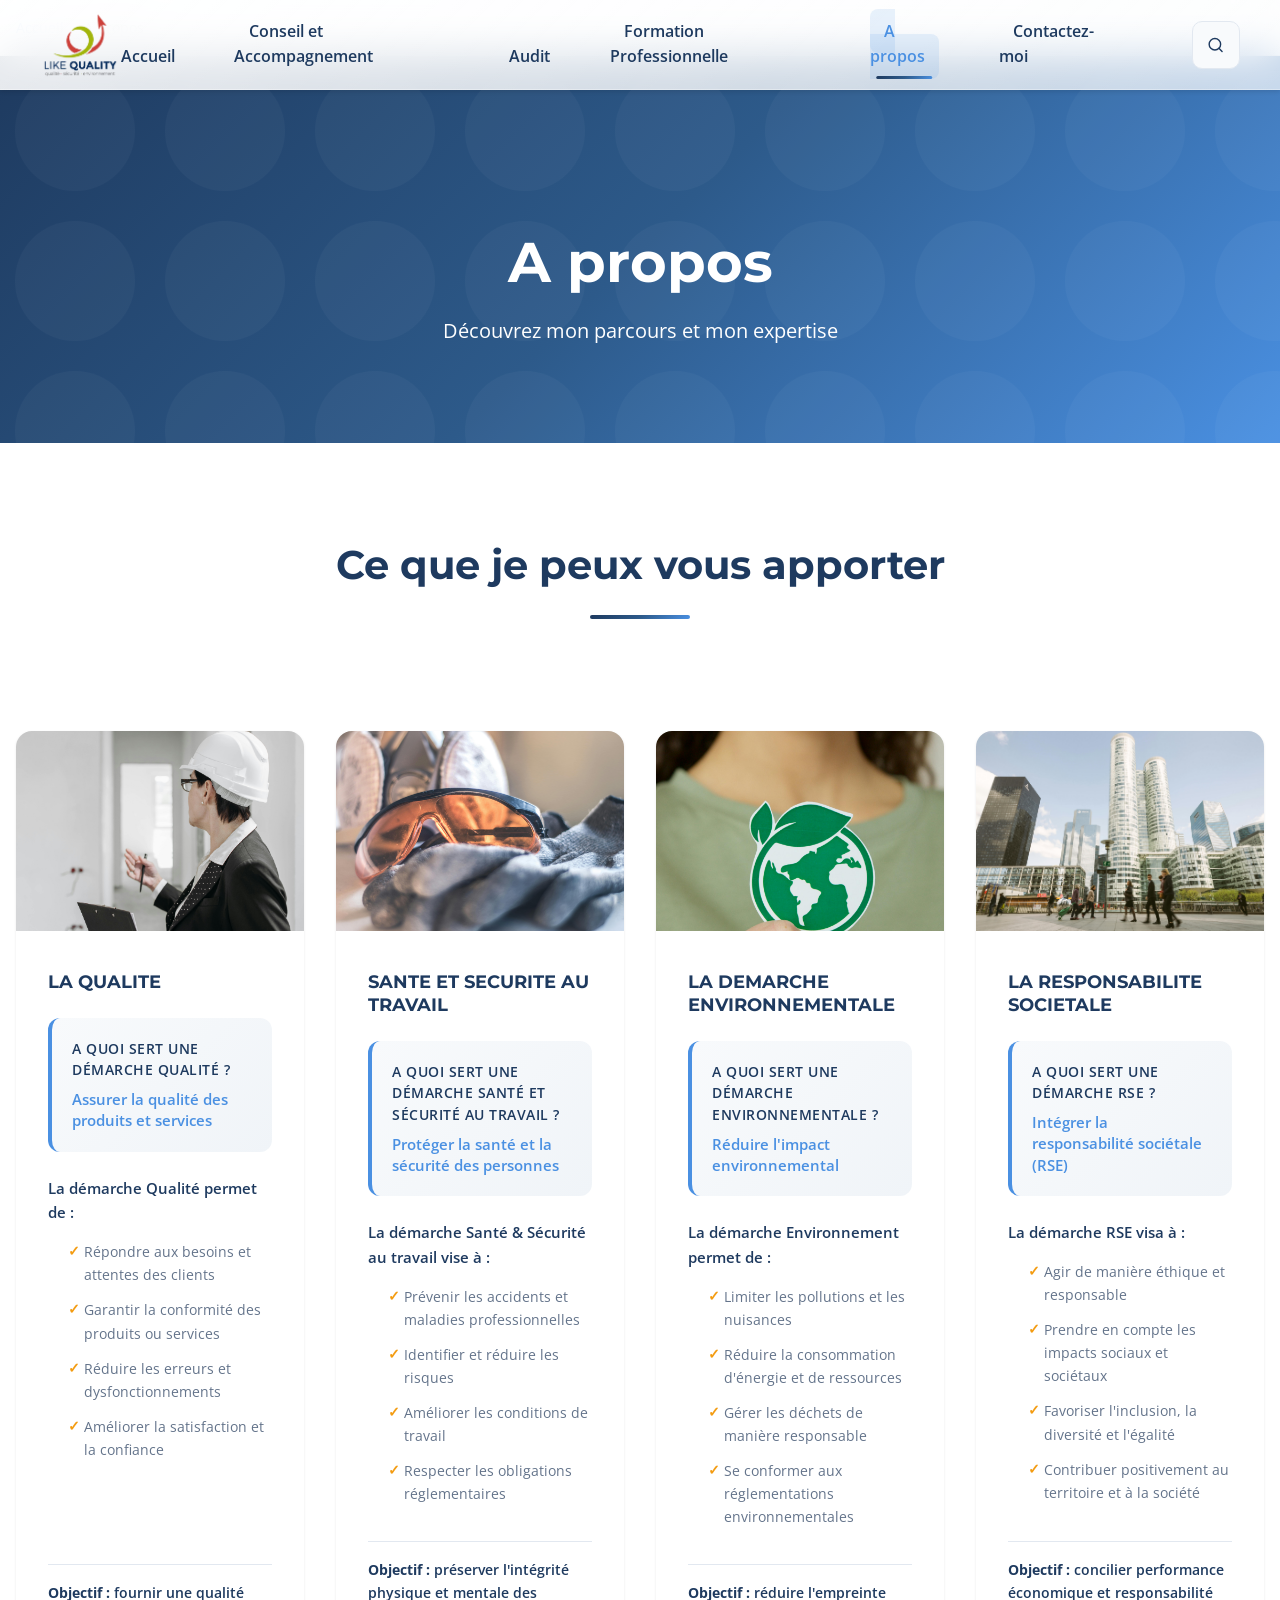
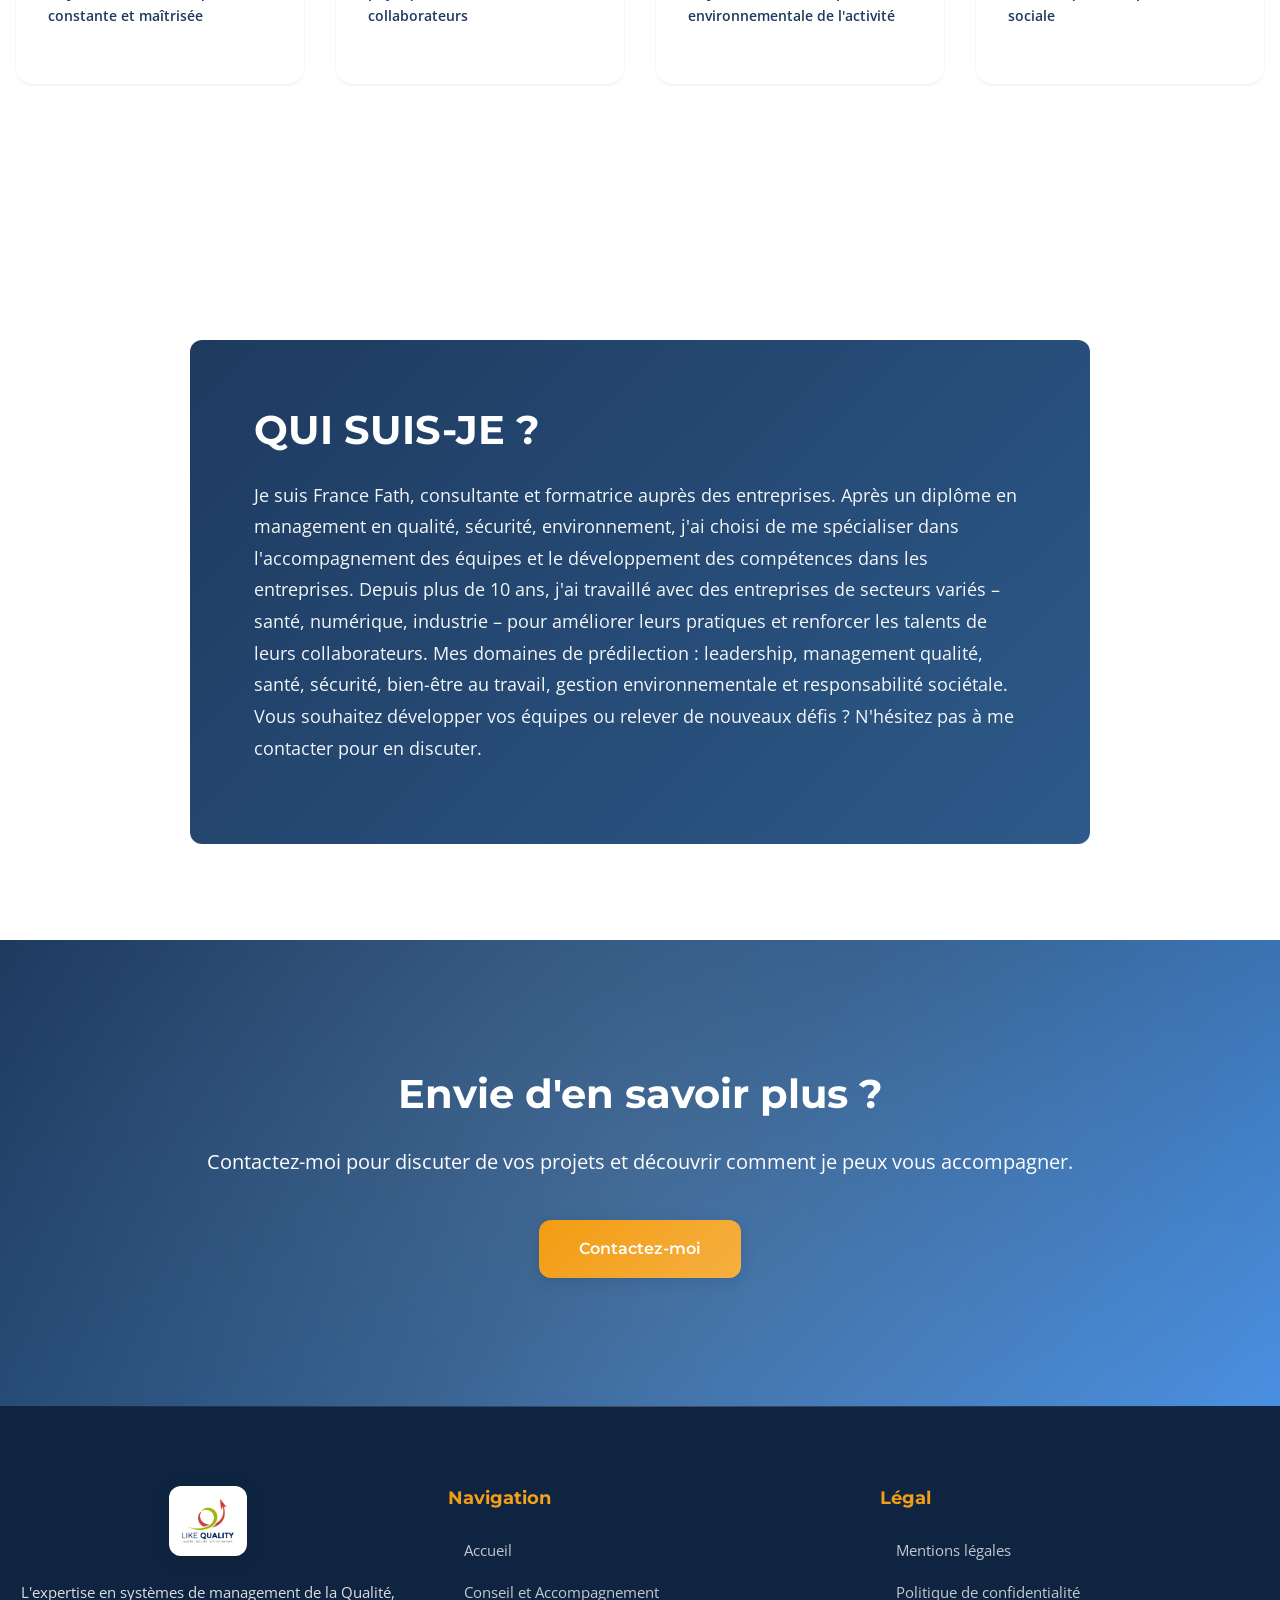
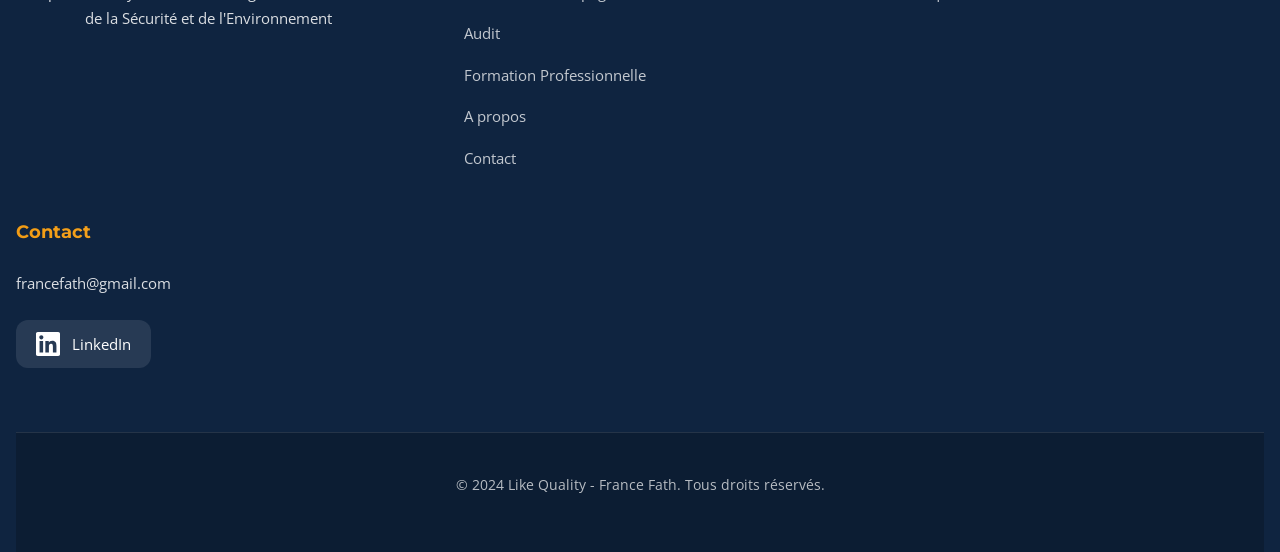
==== a-propos.html @ 84eef194 "Optimisation SEO interne maximale" ====
<!DOCTYPE html>
<html lang="fr">
<head>
    <meta charset="UTF-8">
    <meta name="viewport" content="width=device-width, initial-scale=1.0">
    <link rel="canonical" href="https://francefath.com/a-propos.html">
    <meta name="description" content="Like Quality - A propos. Découvrez nos services en Qualité, Santé et Sécurité au Travail, Environnement et Responsabilité Sociétale.">
    <meta name="keywords" content="A propos, Qualité, SST, Environnement, RSE, France Fath, QSE">
    <meta name="author" content="France Fath - Like Quality">
    <meta name="robots" content="index, follow">
    <meta property="og:title" content="A propos - Like Quality">
    <meta property="og:description" content="Découvrez nos domaines d'expertise : Qualité, Santé et Sécurité au Travail, Environnement et RSE">
    <meta property="og:type" content="website">
    <meta property="og:url" content="https://francefath.com/a-propos.html">
    <meta property="og:image" content="https://francefath.com/images/logo_like_quality.jpg">
    <meta property="og:locale" content="fr_FR">
    <meta name="twitter:card" content="summary_large_image">
    <meta name="twitter:title" content="A propos - Like Quality">
    <meta name="twitter:description" content="Découvrez nos domaines d'expertise : Qualité, Santé et Sécurité au Travail, Environnement et RSE">
    <meta name="twitter:image" content="https://francefath.com/images/logo_like_quality.jpg">
    <meta name="twitter:image:alt" content="Logo Like Quality - Expertise QSE">
    <title>A propos - Like Quality</title>
    <link rel="stylesheet" href="css/styles.css">
    <link rel="preconnect" href="https://fonts.googleapis.com">
    <link rel="preconnect" href="https://fonts.gstatic.com" crossorigin>
    <link href="https://fonts.googleapis.com/css2?family=Montserrat:wght@300;400;500;600;700;800&family=Open+Sans:wght@300;400;500;600;700&display=swap" rel="stylesheet">
    <script type="application/ld+json">
    {
        "@context": "https://schema.org",
        "@graph": [
            {
                "@type": "Organization",
                "name": "Like Quality",
                "url": "https://francefath.com",
                "logo": "https://francefath.com/images/logo_like_quality.jpg",
                "description": "L'expertise en systèmes de management de la Qualité, de la Sécurité et de l'Environnement. Conseil, audit et formation professionnelle.",
                "founder": {
                    "@type": "Person",
                    "name": "France Fath"
                }
            },
            {
                "@type": "WebPage",
                "@id": "https://francefath.com/a-propos.html",
                "url": "https://francefath.com/a-propos.html",
                "name": "A propos - Like Quality",
                "description": "Découvrez nos domaines d'expertise : Qualité, Santé et Sécurité au Travail, Environnement et RSE",
                "isPartOf": {
                    "@id": "https://francefath.com/"
                },
                "primaryImageOfPage": {
                    "@id": "https://francefath.com/images/logo_like_quality.jpg"
                },
                "inLanguage": "fr-FR"
            },
            {
                "@type": "AboutPage",
                "name": "A propos - Like Quality",
                "description": "Découvrez nos domaines d'expertise : Qualité, Santé et Sécurité au Travail, Environnement et RSE",
                "url": "https://francefath.com/a-propos.html",
                "mainEntity": {
                    "@type": "Person",
                    "name": "France Fath",
                    "jobTitle": "Consultante et Formatrice QSE",
                    "worksFor": {
                        "@type": "Organization",
                        "name": "Like Quality",
                        "url": "https://francefath.com"
                    },
                    "knowsAbout": [
                        "Qualité",
                        "Santé et Sécurité au Travail",
                        "Environnement",
                        "Responsabilité Sociétale",
                        "Management"
                    ]
                }
            }
        ]
    }
    </script>
</head>
<body>
    <a href="#main-content" class="skip-to-content">Aller au contenu principal</a>
    <!-- Header -->
    <header class="header">
        <nav class="nav container">
            <a href="index.html" class="logo">
                <img src="images/logo_like_quality.jpg" alt="Like Quality Logo">
            </a>
            <button class="mobile-menu-btn" aria-label="Menu">
                <span></span>
                <span></span>
                <span></span>
            </button>
            <ul class="nav-menu">
                <li><a href="index.html" class="nav-link">Accueil</a></li>
                <li><a href="conseil-accompagnement.html" class="nav-link">Conseil et Accompagnement</a></li>
                <li><a href="audit.html" class="nav-link">Audit</a></li>
                <li><a href="formation-professionnelle.html" class="nav-link">Formation Professionnelle</a></li>
                <li><a href="a-propos.html" class="nav-link active" aria-current="page">A propos</a></li>
                <li><a href="contact.html" class="nav-link">Contactez-moi</a></li>
                <li>
                    <button class="search-btn" aria-label="Rechercher">
                        <svg xmlns="http://www.w3.org/2000/svg" width="20" height="20" viewBox="0 0 24 24" fill="none" stroke="currentColor" stroke-width="2" stroke-linecap="round" stroke-linejoin="round">
                            <circle cx="11" cy="11" r="8"></circle>
                            <path d="m21 21-4.35-4.35"></path>
                        </svg>
                    </button>
                </li>
            </ul>
        </nav>
        <div class="search-modal">
            <div class="search-modal-content">
                <input type="text" placeholder="Rechercher..." class="search-input">
                <button class="search-close" aria-label="Fermer">
                    <svg xmlns="http://www.w3.org/2000/svg" width="24" height="24" viewBox="0 0 24 24" fill="none" stroke="currentColor" stroke-width="2" stroke-linecap="round" stroke-linejoin="round">
                        <path d="M18 6 6 18"></path>
                        <path d="m6 6 12 12"></path>
                    </svg>
                </button>
            </div>
        </div>
    </header>

    <main id="main-content">
        <!-- Breadcrumbs -->
        <nav class="breadcrumbs">
            <div class="container breadcrumbs-container">
                <a href="index.html">Accueil</a>
                <span class="separator">›</span>
                <span>A propos</span>
            </div>
        </nav>

        <!-- Page Header -->
        <section class="page-header">
            <div class="container">
                <h1>A propos</h1>
                <p>Découvrez mon parcours et mon expertise</p>
            </div>
        </section>

        <!-- Services Section -->
        <section class="content-section">
            <div class="container">
                <h2 class="section-title fade-in">Ce que je peux vous apporter</h2>
                <div class="about-services">
                    <div class="about-service-card fade-in">
                        <img src="images/qualite.jpg" alt="La Qualité">
                        <div class="about-service-content">
                            <h3>LA QUALITE</h3>
                            <div class="about-service-question">
                                <span class="question-label">A quoi sert une démarche qualité ?</span>
                                <span class="question-answer">Assurer la qualité des produits et services</span>
                            </div>
                            <p class="about-service-intro">La démarche Qualité permet de :</p>
                            <ul>
                                <li>Répondre aux besoins et attentes des clients</li>
                                <li>Garantir la conformité des produits ou services</li>
                                <li>Réduire les erreurs et dysfonctionnements</li>
                                <li>Améliorer la satisfaction et la confiance</li>
                            </ul>
                            <p class="about-service-objectif"><strong>Objectif :</strong> fournir une qualité constante et maîtrisée</p>
                        </div>
                    </div>

                    <div class="about-service-card fade-in">
                        <img src="images/sante_securite.jpg" alt="Santé et Sécurité au Travail">
                        <div class="about-service-content">
                            <h3>SANTE ET SECURITE AU TRAVAIL</h3>
                            <div class="about-service-question">
                                <span class="question-label">A quoi sert une démarche santé et sécurité au travail ?</span>
                                <span class="question-answer">Protéger la santé et la sécurité des personnes</span>
                            </div>
                            <p class="about-service-intro">La démarche Santé & Sécurité au travail vise à :</p>
                            <ul>
                                <li>Prévenir les accidents et maladies professionnelles</li>
                                <li>Identifier et réduire les risques</li>
                                <li>Améliorer les conditions de travail</li>
                                <li>Respecter les obligations réglementaires</li>
                            </ul>
                            <p class="about-service-objectif"><strong>Objectif :</strong> préserver l'intégrité physique et mentale des collaborateurs</p>
                        </div>
                    </div>

                    <div class="about-service-card fade-in">
                        <img src="images/environnement.jpg" alt="La Démarche Environnementale">
                        <div class="about-service-content">
                            <h3>LA DEMARCHE ENVIRONNEMENTALE</h3>
                            <div class="about-service-question">
                                <span class="question-label">A quoi sert une démarche environnementale ?</span>
                                <span class="question-answer">Réduire l'impact environnemental</span>
                            </div>
                            <p class="about-service-intro">La démarche Environnement permet de :</p>
                            <ul>
                                <li>Limiter les pollutions et les nuisances</li>
                                <li>Réduire la consommation d'énergie et de ressources</li>
                                <li>Gérer les déchets de manière responsable</li>
                                <li>Se conformer aux réglementations environnementales</li>
                            </ul>
                            <p class="about-service-objectif"><strong>Objectif :</strong> réduire l'empreinte environnementale de l'activité</p>
                        </div>
                    </div>

                    <div class="about-service-card fade-in">
                        <img src="images/responsabillite_societale.jpg" alt="La Responsabilité Sociétale">
                        <div class="about-service-content">
                            <h3>LA RESPONSABILITE SOCIETALE</h3>
                            <div class="about-service-question">
                                <span class="question-label">A quoi sert une démarche RSE ?</span>
                                <span class="question-answer">Intégrer la responsabilité sociétale (RSE)</span>
                            </div>
                            <p class="about-service-intro">La démarche RSE visa à :</p>
                            <ul>
                                <li>Agir de manière éthique et responsable</li>
                                <li>Prendre en compte les impacts sociaux et sociétaux</li>
                                <li>Favoriser l'inclusion, la diversité et l'égalité</li>
                                <li>Contribuer positivement au territoire et à la société</li>
                            </ul>
                            <p class="about-service-objectif"><strong>Objectif :</strong> concilier performance économique et responsabilité sociale</p>
                        </div>
                    </div>
                </div>
            </div>
        </section>

        <!-- Bio Section -->
        <section class="content-section">
            <div class="container">
                <div class="about-bio fade-in">
                    <h2>QUI SUIS-JE ?</h2>
                    <p>Je suis France Fath, consultante et formatrice auprès des entreprises. Après un diplôme en management en qualité, sécurité, environnement, j'ai choisi de me spécialiser dans l'accompagnement des équipes et le développement des compétences dans les entreprises. Depuis plus de 10 ans, j'ai travaillé avec des entreprises de secteurs variés – santé, numérique, industrie – pour améliorer leurs pratiques et renforcer les talents de leurs collaborateurs. Mes domaines de prédilection : leadership, management qualité, santé, sécurité, bien-être au travail, gestion environnementale et responsabilité sociétale. Vous souhaitez développer vos équipes ou relever de nouveaux défis ? N'hésitez pas à me contacter pour en discuter.</p>
                </div>
            </div>
        </section>

        <!-- CTA Section -->
        <section class="cta-section">
            <div class="container">
                <h2 class="fade-in">Envie d'en savoir plus ?</h2>
                <p class="fade-in">Contactez-moi pour discuter de vos projets et découvrir comment je peux vous accompagner.</p>
                <a href="contact.html" class="btn btn-primary fade-in">Contactez-moi</a>
            </div>
        </section>
    </main>

    <!-- Footer -->
    <footer class="footer">
        <div class="container">
            <div class="footer-content">
                <div class="footer-brand">
                    <img src="images/logo_like_quality.jpg" alt="Like Quality Logo" class="footer-logo">
                    <p>L'expertise en systèmes de management de la Qualité, de la Sécurité et de l'Environnement</p>
                </div>
                <div class="footer-links">
                    <h3>Navigation</h3>
                    <ul>
                        <li><a href="index.html">Accueil</a></li>
                        <li><a href="conseil-accompagnement.html">Conseil et Accompagnement</a></li>
                        <li><a href="audit.html">Audit</a></li>
                        <li><a href="formation-professionnelle.html">Formation Professionnelle</a></li>
                        <li><a href="a-propos.html">A propos</a></li>
                        <li><a href="contact.html">Contact</a></li>
                    </ul>
                </div>
                <div class="footer-legal">
                    <h3>Légal</h3>
                    <ul>
                        <li><a href="mentions-legales.html">Mentions légales</a></li>
                        <li><a href="politique-confidentialite.html">Politique de confidentialité</a></li>
                    </ul>
                </div>
                <div class="footer-contact">
                    <h3>Contact</h3>
                    <p>francefath@gmail.com</p>
                    <a href="https://www.linkedin.com/in/france-fath-42687960/" target="_blank" rel="noopener noreferrer" class="social-link">
                        <svg xmlns="http://www.w3.org/2000/svg" width="24" height="24" viewBox="0 0 24 24" fill="currentColor">
                            <path d="M20.447 20.452h-3.554v-5.569c0-1.328-.027-3.037-1.852-3.037-1.853 0-2.136 1.445-2.136 2.939v5.667H9.351V9h3.414v1.561h.046c.477-.9 1.637-1.85 3.37-1.85 3.601 0 4.267 2.37 4.267 5.455v6.286zM5.337 7.433c-1.144 0-2.063-.926-2.063-2.065 0-1.138.92-2.063 2.063-2.063 1.14 0 2.064.925 2.064 2.063 0 1.139-.925 2.065-2.064 2.065zm1.782 13.019H3.555V9h3.564v11.452zM22.225 0H1.771C.792 0 0 .774 0 1.729v20.542C0 23.227.792 24 1.771 24h20.451C23.2 24 24 23.227 24 22.271V1.729C24 .774 23.2 0 22.222 0h.003z"/>
                        </svg>
                        LinkedIn
                    </a>
                </div>
            </div>
            <div class="footer-bottom">
                <p>&copy; 2024 Like Quality - France Fath. Tous droits réservés.</p>
            </div>
        </div>
    </footer>

    <script src="js/main.js"></script>
</body>
</html>
---- css/styles.css ----
/* ============================================
   LIKE QUALITY - STYLES PRINCIPAUX
   ============================================ */

/* Variables CSS */
:root {
    --primary-color: #1e3a5f;
    --primary-dark: #0f2440;
    --primary-light: #2d5a8a;
    --secondary-color: #4a90e2;
    --secondary-light: #6ba3e8;
    --accent-color: #f39c12;
    --accent-light: #f5b041;
    --text-color: #2c3e50;
    --text-light: #64748b;
    --text-white: #fff;
    --bg-light: #f8fafc;
    --bg-white: #ffffff;
    --border-color: #e2e8f0;
    --shadow-sm: 0 1px 3px rgba(0, 0, 0, 0.08);
    --shadow-md: 0 4px 16px rgba(0, 0, 0, 0.1);
    --shadow-lg: 0 12px 32px rgba(0, 0, 0, 0.12);
    --shadow-xl: 0 20px 48px rgba(0, 0, 0, 0.15);
    --transition: all 0.4s cubic-bezier(0.4, 0, 0.2, 1);
    --transition-fast: all 0.2s cubic-bezier(0.4, 0, 0.2, 1);
    --container-width: 1600px;
    --header-height: 90px;
    --gradient-primary: linear-gradient(135deg, #1e3a5f 0%, #2d5a8a 50%, #4a90e2 100%);
    --gradient-accent: linear-gradient(135deg, #f39c12 0%, #f5b041 100%);
    --gradient-glass: linear-gradient(135deg, rgba(255, 255, 255, 0.9) 0%, rgba(255, 255, 255, 0.7) 100%);
}

/* Reset et Base */
* {
    margin: 0;
    padding: 0;
    box-sizing: border-box;
}

html {
    scroll-behavior: smooth;
    font-size: 16px;
}

body {
    font-family: 'Open Sans', Arial, sans-serif;
    line-height: 1.6;
    color: var(--text-color);
    background-color: var(--bg-white);
    overflow-x: hidden;
    transition: opacity 0.3s ease;
}

h1, h2, h3, h4, h5, h6 {
    font-family: 'Montserrat', Arial, sans-serif;
    font-weight: 700;
    line-height: 1.3;
    margin-bottom: 1rem;
    color: var(--primary-color);
}

h1 { font-size: clamp(2rem, 5vw, 3.5rem); }
h2 { font-size: clamp(1.75rem, 4vw, 2.5rem); }
h3 { font-size: clamp(1.25rem, 3vw, 1.75rem); }
h4 { font-size: clamp(1rem, 2.5vw, 1.5rem); }

p {
    margin-bottom: 1rem;
}

a {
    color: var(--secondary-color);
    text-decoration: none;
    transition: var(--transition);
}

a:hover {
    color: var(--primary-light);
}

img {
    max-width: 100%;
    height: auto;
    display: block;
}

ul {
    list-style: none;
}

/* Container */
.container {
    max-width: var(--container-width);
    margin: 0 auto;
    padding: 0 1rem;
}

/* ============================================
   HEADER
   ============================================ */
.header {
    position: fixed;
    top: 0;
    left: 0;
    right: 0;
    background: var(--gradient-glass);
    backdrop-filter: blur(20px);
    -webkit-backdrop-filter: blur(20px);
    box-shadow: var(--shadow-md);
    z-index: 1000;
    height: var(--header-height);
    border-bottom: 1px solid rgba(255, 255, 255, 0.3);
}

.nav {
    display: flex;
    align-items: center;
    justify-content: space-between;
    height: 100%;
    padding: 0 3rem;
}

.logo img {
    height: 75px;
    width: auto;
    transition: var(--transition);
}

.logo:hover img {
    transform: scale(1.05);
}

.nav-menu {
    display: flex;
    align-items: center;
    gap: 3rem;
}

.nav-link {
    color: var(--primary-color);
    font-weight: 600;
    font-size: 1.05rem;
    position: relative;
    padding: 0.75rem 1rem;
    transition: var(--transition-fast);
    border-radius: 8px;
}

.nav-link::before {
    content: '';
    position: absolute;
    bottom: 0;
    left: 50%;
    width: 0;
    height: 3px;
    background: var(--gradient-primary);
    transition: var(--transition);
    transform: translateX(-50%);
    border-radius: 2px;
}

.nav-link:hover::before,
.nav-link.active::before {
    width: 80%;
}

.nav-link:hover {
    color: var(--secondary-color);
    background: rgba(74, 144, 226, 0.08);
}

.nav-link.active {
    color: var(--secondary-color);
    background: rgba(74, 144, 226, 0.12);
}

.search-btn {
    background: var(--bg-light);
    border: 1px solid var(--border-color);
    cursor: pointer;
    color: var(--primary-color);
    padding: 0.9rem;
    border-radius: 10px;
    transition: var(--transition-fast);
    margin-left: 1.5rem;
    display: flex;
    align-items: center;
    justify-content: center;
    height: 48px;
    width: 48px;
}

.search-btn:hover {
    background: var(--secondary-color);
    color: var(--text-white);
    border-color: var(--secondary-color);
    transform: translateY(-2px);
    box-shadow: var(--shadow-md);
}

.mobile-menu-btn {
    display: none;
    flex-direction: column;
    gap: 6px;
    background: var(--bg-light);
    border: 1px solid var(--border-color);
    cursor: pointer;
    padding: 0.9rem;
    border-radius: 10px;
    transition: var(--transition-fast);
    align-items: center;
    justify-content: center;
    height: 48px;
    width: 48px;
}

.mobile-menu-btn:hover {
    background: var(--secondary-color);
    border-color: var(--secondary-color);
}

.mobile-menu-btn:hover span {
    background: var(--text-white);
}

.mobile-menu-btn span {
    width: 28px;
    height: 3px;
    background: var(--primary-color);
    transition: var(--transition);
    border-radius: 2px;
}

/* Search Modal */
.search-modal {
    position: fixed;
    top: 0;
    left: 0;
    right: 0;
    bottom: 0;
    background: rgba(0, 0, 0, 0.8);
    display: flex;
    align-items: center;
    justify-content: center;
    z-index: 2000;
    opacity: 0;
    visibility: hidden;
    transition: var(--transition);
}

.search-modal.active {
    opacity: 1;
    visibility: visible;
}

.search-modal-content {
    background: var(--bg-white);
    padding: 2rem;
    border-radius: 8px;
    display: flex;
    align-items: center;
    gap: 1rem;
    width: 90%;
    max-width: 600px;
}

.search-input {
    flex: 1;
    padding: 1rem;
    border: 2px solid var(--border-color);
    border-radius: 4px;
    font-size: 1rem;
    outline: none;
    transition: var(--transition);
}

.search-input:focus {
    border-color: var(--secondary-color);
}

.search-close {
    background: none;
    border: none;
    cursor: pointer;
    color: var(--text-light);
    padding: 0.5rem;
    transition: var(--transition);
}

.search-close:hover {
    color: var(--text-color);
}

/* ============================================
   HERO SECTION
   ============================================ */
.hero {
    position: relative;
    min-height: 90vh;
    display: flex;
    align-items: center;
    background: var(--gradient-primary);
    color: var(--text-white);
    margin-top: var(--header-height);
    overflow: hidden;
}

.hero::before {
    content: '';
    position: absolute;
    top: 0;
    left: 0;
    right: 0;
    bottom: 0;
    background: url('data:image/svg+xml,<svg xmlns="http://www.w3.org/2000/svg" viewBox="0 0 100 100"><circle cx="50" cy="50" r="40" fill="rgba(255,255,255,0.03)"/></svg>');
    background-size: 150px 150px;
    animation: float 30s ease-in-out infinite;
}

.hero::after {
    content: '';
    position: absolute;
    top: 0;
    left: 0;
    right: 0;
    bottom: 0;
    background: radial-gradient(circle at 85% 15%, rgba(255,255,255,0.1) 0%, transparent 55%);
    animation: pulse-hero 8s ease-in-out infinite;
    pointer-events: none;
}

.hero-content {
    text-align: center;
    max-width: 900px;
    margin: 0 auto;
    padding: 4rem 2rem;
    position: relative;
    z-index: 1;
}

.hero-logo {
    width: 280px;
    height: auto;
    margin: 0 auto 2.5rem;
    transition: var(--transition);
    border-radius: 16px;
    background: rgba(255, 255, 255, 0.95);
    padding: 20px;
    box-shadow: var(--shadow-xl);
    animation: fadeInUp 1s ease-out;
}

.hero-logo:hover {
    transform: scale(1.08) translateY(-10px);
    box-shadow: 0 30px 60px rgba(0, 0, 0, 0.3);
}

.hero-title {
    color: var(--text-white);
    margin-bottom: 1.5rem;
    font-weight: 800;
    text-shadow: 0 2px 20px rgba(0, 0, 0, 0.2);
    animation: fadeInUp 1s ease-out 0.2s both;
}

.hero-slogan {
    font-size: clamp(1.1rem, 2.5vw, 1.5rem);
    margin-bottom: 3rem;
    opacity: 0.95;
    line-height: 1.8;
    animation: fadeInUp 1s ease-out 0.4s both;
}

@keyframes float {
    0%, 100% { transform: translateY(0) rotate(0deg); }
    50% { transform: translateY(-30px) rotate(5deg); }
}

@keyframes pulse {
    0%, 100% { opacity: 0.5; transform: scale(1); }
    50% { opacity: 0.8; transform: scale(1.1); }
}

@keyframes pulse-hero {
    0%, 100% { opacity: 0.5; }
    50% { opacity: 0.8; }
}

@keyframes fadeInUp {
    from {
        opacity: 0;
        transform: translateY(40px);
    }
    to {
        opacity: 1;
        transform: translateY(0);
    }
}

/* ============================================
   BUTTONS
   ============================================ */
.btn {
    display: inline-flex;
    align-items: center;
    justify-content: center;
    padding: 1rem 2.5rem;
    font-family: 'Montserrat', Arial, sans-serif;
    font-weight: 600;
    font-size: 1rem;
    border: none;
    border-radius: 12px;
    cursor: pointer;
    transition: var(--transition);
    text-decoration: none;
    position: relative;
    overflow: hidden;
    box-shadow: var(--shadow-md);
}

.btn::before {
    content: '';
    position: absolute;
    top: 0;
    left: -100%;
    width: 100%;
    height: 100%;
    background: linear-gradient(90deg, transparent, rgba(255, 255, 255, 0.3), transparent);
    transition: var(--transition);
}

.btn:hover::before {
    left: 100%;
}

.btn-primary {
    background: var(--gradient-accent);
    color: var(--text-white);
}

.btn-primary:hover {
    transform: translateY(-3px);
    box-shadow: var(--shadow-lg);
}

.btn-secondary {
    background: var(--gradient-primary);
    color: var(--text-white);
}

.btn-secondary:hover {
    transform: translateY(-3px);
    box-shadow: var(--shadow-lg);
}

/* ============================================
   SERVICES SECTION
   ============================================ */
.services {
    padding: 8rem 0;
    background: var(--bg-light);
}

.section-title {
    text-align: center;
    margin-bottom: 4rem;
    position: relative;
    font-size: clamp(2rem, 4vw, 2.5rem);
}

.section-title::after {
    content: '';
    display: block;
    width: 100px;
    height: 4px;
    background: var(--gradient-primary);
    margin: 1.5rem auto 0;
    border-radius: 2px;
}

.service-card {
    background: var(--bg-white);
    border-radius: 20px;
    overflow: hidden;
    box-shadow: var(--shadow-md);
    margin-bottom: 4rem;
    display: grid;
    grid-template-columns: 1fr 1fr;
    gap: 0;
    transition: var(--transition);
    position: relative;
}

.service-card::before {
    content: '';
    position: absolute;
    top: 0;
    left: 0;
    right: 0;
    bottom: 0;
    background: var(--gradient-primary);
    opacity: 0;
    transition: var(--transition);
    z-index: 0;
}

.service-card:hover {
    box-shadow: var(--shadow-xl);
    transform: translateY(-10px);
}

.service-card:hover::before {
    opacity: 0.03;
}

.service-card:nth-child(even) {
    direction: rtl;
}

.service-card:nth-child(even) .service-content {
    direction: ltr;
}

.service-image {
    overflow: hidden;
    position: relative;
}

.service-image::after {
    content: '';
    position: absolute;
    top: 0;
    left: 0;
    right: 0;
    bottom: 0;
    background: linear-gradient(135deg, rgba(30, 58, 95, 0.2) 0%, rgba(74, 144, 226, 0.2) 100%);
    opacity: 0;
    transition: var(--transition);
}

.service-card:hover .service-image::after {
    opacity: 1;
}

.service-image img {
    width: 100%;
    height: 100%;
    object-fit: cover;
    transition: var(--transition);
}

.service-card:hover .service-image img {
    transform: scale(1.1);
}

.service-content {
    padding: 3.5rem;
    display: flex;
    flex-direction: column;
    justify-content: center;
    position: relative;
    z-index: 1;
}

.service-content h3 {
    font-size: 1.75rem;
    margin-bottom: 1rem;
    background: var(--gradient-primary);
    -webkit-background-clip: text;
    -webkit-text-fill-color: transparent;
    background-clip: text;
}

.service-subtitle {
    color: var(--secondary-color);
    font-size: 1.15rem;
    margin: 1.5rem 0 0.75rem;
    font-weight: 600;
}

.service-text {
    color: var(--text-light);
    margin-bottom: 1rem;
    line-height: 1.8;
}

.service-list {
    margin: 1rem 0;
    padding-left: 1.5rem;
}

.service-list li {
    position: relative;
    padding-left: 1.5rem;
    margin-bottom: 0.75rem;
    color: var(--text-light);
    line-height: 1.6;
}

.service-list li::before {
    content: '✓';
    position: absolute;
    left: 0;
    color: var(--accent-color);
    font-weight: bold;
    font-size: 1rem;
}

/* ============================================
   VALUES SECTION
   ============================================ */
.values {
    padding: 8rem 0;
    background: var(--bg-white);
}

.values-intro {
    text-align: center;
    margin-bottom: 5rem;
}

.values-image {
    width: 100%;
    max-width: 450px;
    height: auto;
    margin: 0 auto 2rem;
    border-radius: 20px;
    box-shadow: var(--shadow-lg);
    transition: var(--transition);
}

.values-image:hover {
    transform: scale(1.02);
    box-shadow: var(--shadow-xl);
}

.values-grid {
    display: grid;
    grid-template-columns: repeat(4, 1fr);
    gap: 2rem;
}

.value-card {
    background: var(--bg-light);
    padding: 3rem 2rem;
    border-radius: 20px;
    text-align: center;
    transition: var(--transition);
    border: 2px solid transparent;
    position: relative;
    overflow: hidden;
}

.value-card::before {
    content: '';
    position: absolute;
    top: 0;
    left: 0;
    right: 0;
    height: 4px;
    background: var(--gradient-accent);
    transform: scaleX(0);
    transition: var(--transition);
}

.value-card:hover {
    transform: translateY(-8px);
    box-shadow: var(--shadow-lg);
    background: var(--bg-white);
    border-color: var(--border-color);
}

.value-card:hover::before {
    transform: scaleX(1);
}

.value-card h3 {
    font-size: 1.15rem;
    margin-bottom: 1.25rem;
    color: var(--primary-color);
    font-weight: 700;
    line-height: 1.4;
}

.value-card p {
    color: var(--text-light);
    font-size: 0.95rem;
    line-height: 1.7;
}

/* ============================================
   QSE SECTION
   ============================================ */
.qse {
    padding: 8rem 0;
    background: var(--bg-light);
}

.qse-grid {
    display: grid;
    grid-template-columns: repeat(4, 1fr);
    gap: 2rem;
    margin-bottom: 4rem;
}

.qse-card {
    background: var(--bg-white);
    padding: 3rem 2rem;
    border-radius: 20px;
    box-shadow: var(--shadow-md);
    transition: var(--transition);
    position: relative;
    overflow: hidden;
    border: 2px solid transparent;
}

.qse-card::before {
    content: '';
    position: absolute;
    top: 0;
    left: 0;
    right: 0;
    height: 4px;
    background: var(--gradient-primary);
    transform: scaleX(0);
    transition: var(--transition);
}

.qse-card::after {
    content: '';
    position: absolute;
    bottom: -50%;
    right: -50%;
    width: 100%;
    height: 100%;
    background: radial-gradient(circle, rgba(74, 144, 226, 0.1) 0%, transparent 70%);
    opacity: 0;
    transition: var(--transition);
}

.qse-card:hover {
    transform: translateY(-8px);
    box-shadow: var(--shadow-lg);
    border-color: var(--border-color);
}

.qse-card:hover::before {
    transform: scaleX(1);
}

.qse-card:hover::after {
    opacity: 1;
}

.qse-card h3 {
    margin-bottom: 1.25rem;
    font-size: 1.25rem;
    background: var(--gradient-primary);
    -webkit-background-clip: text;
    -webkit-text-fill-color: transparent;
    background-clip: text;
    position: relative;
    z-index: 1;
}

.qse-card p {
    color: var(--text-light);
    font-size: 0.95rem;
    line-height: 1.7;
    position: relative;
    z-index: 1;
}

.qse-cta {
    text-align: center;
}

/* ============================================
   CTA SECTION
   ============================================ */
.cta-section {
    padding: 8rem 0;
    background: var(--gradient-primary);
    color: var(--text-white);
    text-align: center;
    position: relative;
    overflow: hidden;
}

.cta-section::before {
    content: '';
    position: absolute;
    top: -50%;
    left: -50%;
    width: 200%;
    height: 200%;
    background: radial-gradient(circle, rgba(255, 255, 255, 0.1) 0%, transparent 50%);
    animation: pulse 10s ease-in-out infinite;
}

.cta-section h2 {
    color: var(--text-white);
    margin-bottom: 1.5rem;
    position: relative;
    z-index: 1;
}

.cta-section p {
    font-size: 1.25rem;
    margin-bottom: 2.5rem;
    opacity: 0.95;
    position: relative;
    z-index: 1;
    line-height: 1.8;
}

/* ============================================
   BACK TO TOP
   ============================================ */
.back-to-top {
    position: fixed;
    bottom: 30px;
    right: 30px;
    width: 50px;
    height: 50px;
    background: var(--accent-color);
    color: white;
    border: none;
    border-radius: 50%;
    cursor: pointer;
    opacity: 0;
    visibility: hidden;
    transition: all 0.3s ease;
    z-index: 999;
    display: flex;
    align-items: center;
    justify-content: center;
    box-shadow: 0 4px 12px rgba(0, 0, 0, 0.2);
}

.back-to-top.visible {
    opacity: 1;
    visibility: visible;
}

.back-to-top:hover {
    background: #e67e22;
    transform: translateY(-3px);
    box-shadow: 0 6px 16px rgba(0, 0, 0, 0.3);
}

/* ============================================
   FOOTER
   ============================================ */
.footer {
    background: var(--primary-dark);
    color: var(--text-white);
    padding: 5rem 0 0;
    position: relative;
    overflow: hidden;
}

.footer::before {
    content: '';
    position: absolute;
    top: 0;
    left: 0;
    right: 0;
    height: 1px;
    background: linear-gradient(90deg, transparent, rgba(255, 255, 255, 0.2), transparent);
}

.footer-content {
    display: grid;
    grid-template-columns: repeat(auto-fit, minmax(280px, 1fr));
    gap: 3rem;
    margin-bottom: 4rem;
}

.footer-brand {
    text-align: center;
}

.footer-logo {
    height: 70px;
    margin: 0 auto 1.5rem;
    transition: var(--transition);
    background: var(--bg-white);
    padding: 10px;
    border-radius: 12px;
    box-shadow: var(--shadow-md);
}

.footer-logo:hover {
    transform: scale(1.05);
    box-shadow: var(--shadow-lg);
}

.footer-brand p {
    opacity: 0.85;
    font-size: 0.95rem;
    line-height: 1.7;
}

.footer-links h3,
.footer-legal h3,
.footer-contact h3 {
    color: var(--text-white);
    font-size: 1.15rem;
    margin-bottom: 1.75rem;
    background: var(--gradient-accent);
    -webkit-background-clip: text;
    -webkit-text-fill-color: transparent;
    background-clip: text;
    font-weight: 700;
}

.footer-links ul,
.footer-legal ul {
    display: flex;
    flex-direction: column;
    gap: 1rem;
}

.footer-links a,
.footer-legal a {
    color: rgba(255, 255, 255, 0.75);
    font-size: 0.95rem;
    transition: var(--transition-fast);
    position: relative;
    padding-left: 1rem;
}

.footer-links a::before,
.footer-legal a::before {
    content: '→';
    position: absolute;
    left: 0;
    opacity: 0;
    transition: var(--transition-fast);
    color: var(--accent-color);
}

.footer-links a:hover,
.footer-legal a:hover {
    color: var(--text-white);
    padding-left: 1.5rem;
}

.footer-links a:hover::before,
.footer-legal a:hover::before {
    opacity: 1;
}

.footer-contact p {
    opacity: 0.85;
    margin-bottom: 1.5rem;
    font-size: 0.95rem;
}

.social-link {
    display: inline-flex;
    align-items: center;
    gap: 0.75rem;
    color: var(--text-white) !important;
    font-size: 0.95rem;
    padding: 0.75rem 1.25rem;
    background: rgba(255, 255, 255, 0.1);
    border-radius: 12px;
    transition: var(--transition);
}

.social-link svg {
    width: 24px;
    height: 24px;
}

.social-link:hover {
    background: var(--accent-color);
    transform: translateY(-2px);
    box-shadow: var(--shadow-md);
}

.footer-bottom {
    text-align: center;
    padding: 2.5rem;
    border-top: 1px solid rgba(255, 255, 255, 0.1);
    background: rgba(0, 0, 0, 0.2);
}

.footer-bottom p {
    font-size: 0.9rem;
    opacity: 0.7;
}

/* ============================================
   PAGE HEADER
   ============================================ */
.page-header {
    background: var(--gradient-primary);
    color: var(--text-white);
    padding: calc(var(--header-height) + 5rem) 0 5rem;
    text-align: center;
    position: relative;
    overflow: hidden;
}

.page-header::before {
    content: '';
    position: absolute;
    top: 0;
    left: 0;
    right: 0;
    bottom: 0;
    background: url('data:image/svg+xml,<svg xmlns="http://www.w3.org/2000/svg" viewBox="0 0 100 100"><circle cx="50" cy="50" r="40" fill="rgba(255,255,255,0.03)"/></svg>');
    background-size: 150px 150px;
    animation: float 30s ease-in-out infinite;
}

.page-header h1 {
    color: var(--text-white);
    margin-bottom: 1rem;
    position: relative;
    z-index: 1;
    animation: fadeInUp 1s ease-out;
}

.page-header p {
    font-size: 1.25rem;
    opacity: 0.95;
    position: relative;
    z-index: 1;
    animation: fadeInUp 1s ease-out 0.2s both;
}

/* Breadcrumbs */
.breadcrumbs {
    background: var(--bg-light);
    padding: 1rem 0;
    border-bottom: 1px solid var(--border-color);
}

.breadcrumbs-container {
    display: flex;
    align-items: center;
    gap: 0.5rem;
    font-size: 0.9rem;
    color: var(--text-light);
}

.breadcrumbs a {
    color: var(--secondary-color);
    text-decoration: none;
    transition: var(--transition-fast);
}

.breadcrumbs a:hover {
    color: var(--primary-color);
}

.breadcrumbs span {
    color: var(--text-light);
}

.breadcrumbs .separator {
    color: var(--text-light);
    opacity: 0.5;
}

/* ============================================
   CONTENT SECTIONS
   ============================================ */
.content-section {
    padding: 6rem 0;
    counter-reset: content-block;
}

.content-section .container {
    display: flex;
    flex-direction: column;
    gap: 3rem;
}

.content-block {
    max-width: 900px;
    margin: 0 auto;
    background: var(--bg-white);
    border-radius: 20px;
    padding: 3rem;
    box-shadow: var(--shadow-md);
    border-left: 5px solid var(--accent-color);
    transition: var(--transition);
    position: relative;
    overflow: hidden;
}

.content-block::before {
    content: '';
    position: absolute;
    top: 0;
    right: 0;
    width: 150px;
    height: 150px;
    background: radial-gradient(circle, rgba(74, 144, 226, 0.06) 0%, transparent 70%);
    opacity: 0;
    transition: var(--transition);
}

.content-block:hover {
    transform: translateY(-6px);
    box-shadow: var(--shadow-xl);
}

.content-block:hover::before {
    opacity: 1;
}

.content-block h3 {
    color: var(--primary-color);
    margin-bottom: 2rem;
    font-size: clamp(1.35rem, 3vw, 1.6rem);
    display: flex;
    align-items: center;
    gap: 1rem;
    position: relative;
    padding-bottom: 1rem;
}

.content-block h3::before {
    counter-increment: content-block;
    content: counter(content-block);
    display: inline-flex;
    align-items: center;
    justify-content: center;
    width: 36px;
    height: 36px;
    min-width: 36px;
    background: var(--gradient-accent);
    color: var(--text-white);
    font-size: 0.95rem;
    font-weight: 700;
    border-radius: 10px;
    font-family: 'Montserrat', Arial, sans-serif;
    box-shadow: 0 4px 12px rgba(243, 156, 18, 0.3);
}

.content-block h3::after {
    content: '';
    position: absolute;
    bottom: 0;
    left: 52px;
    width: 60px;
    height: 4px;
    background: var(--gradient-accent);
    border-radius: 2px;
}

.content-block ul {
    padding-left: 0;
    list-style: none;
    display: flex;
    flex-direction: column;
    gap: 1rem;
}

.content-block li {
    position: relative;
    padding-left: 2.25rem;
    color: var(--text-light);
    line-height: 1.7;
    font-size: 1.05rem;
    transition: var(--transition-fast);
}

.content-block li::before {
    content: '';
    position: absolute;
    left: 0;
    top: 0.5rem;
    width: 10px;
    height: 10px;
    background: var(--gradient-accent);
    border-radius: 50%;
    transition: var(--transition-fast);
}

.content-block li:hover {
    color: var(--text-color);
    padding-left: 2.5rem;
}

.content-block li:hover::before {
    transform: scale(1.3);
    box-shadow: 0 0 0 4px rgba(243, 156, 18, 0.2);
}

.content-block p {
    color: var(--text-light);
    line-height: 1.8;
    font-size: 1.05rem;
}

.content-block p + p {
    margin-top: 1rem;
}

/* ============================================
   PARTNERS
   ============================================ */
.partners {
    padding: 6rem 0;
    background: var(--bg-light);
}

.partners .container {
    background: var(--bg-white);
    border-radius: 20px;
    padding: 4rem 3rem;
    box-shadow: var(--shadow-md);
}

.partners h2 {
    text-align: center;
    margin-bottom: 3rem;
    position: relative;
    padding-bottom: 1.5rem;
}

.partners h2::after {
    content: '';
    position: absolute;
    bottom: 0;
    left: 50%;
    transform: translateX(-50%);
    width: 80px;
    height: 4px;
    background: var(--gradient-accent);
    border-radius: 2px;
}

.partners-grid {
    display: flex;
    flex-wrap: wrap;
    justify-content: center;
    gap: 4rem;
    align-items: center;
}

.partners-grid a,
.partners-grid img {
    display: flex;
    align-items: center;
    justify-content: center;
}

.partner-logo {
    max-height: 120px;
    width: auto;
    opacity: 0.7;
    transition: var(--transition);
    padding: 1.5rem;
    background: var(--bg-light);
    border-radius: 16px;
}

.partner-logo:hover {
    opacity: 1;
    transform: scale(1.08);
    box-shadow: var(--shadow-md);
    background: var(--bg-white);
}

/* ============================================
   CONTACT FORM
   ============================================ */
.contact-section {
    padding: 6rem 0;
    background: var(--bg-light);
}

.contact-container {
    display: grid;
    grid-template-columns: 1fr 1fr;
    gap: 4rem;
    max-width: var(--container-width);
    margin: 0 auto;
    padding: 0 2rem;
}

.contact-info {
    padding: 2rem;
}

.contact-info h2 {
    margin-bottom: 1rem;
}

.contact-info p {
    color: var(--text-light);
    margin-bottom: 2rem;
}

.social-links {
    margin-top: 2rem;
}

.social-link-btn {
    display: inline-flex;
    align-items: center;
    gap: 0.75rem;
    padding: 1rem 1.5rem;
    background: var(--secondary-color);
    color: var(--text-white);
    border-radius: 8px;
    transition: var(--transition);
}

.social-link-btn:hover {
    background: var(--primary-light);
    transform: translateY(-2px);
}

.contact-form {
    background: var(--bg-white);
    padding: 3rem;
    border-radius: 12px;
    box-shadow: var(--shadow-md);
}

.form-group {
    margin-bottom: 1.5rem;
}

.form-group label {
    display: block;
    margin-bottom: 0.5rem;
    font-weight: 500;
    color: var(--primary-color);
}

.form-group input,
.form-group textarea {
    width: 100%;
    padding: 1rem;
    border: 2px solid var(--border-color);
    border-radius: 4px;
    font-family: inherit;
    font-size: 1rem;
    transition: var(--transition);
}

.form-group input:focus,
.form-group textarea:focus {
    outline: none;
    border-color: var(--secondary-color);
}

.form-group textarea {
    min-height: 150px;
    resize: vertical;
}

/* ============================================
   ABOUT PAGE
   ============================================ */
.about-services {
    display: grid;
    grid-template-columns: repeat(4, 1fr);
    gap: 2rem;
    margin-bottom: 4rem;
}

.about-service-card {
    background: var(--bg-white);
    border-radius: 16px;
    overflow: hidden;
    box-shadow: var(--shadow-sm);
    transition: var(--transition);
    display: flex;
    flex-direction: column;
}

.about-service-card:hover {
    box-shadow: var(--shadow-lg);
    transform: translateY(-8px);
}

.about-service-card img {
    width: 100%;
    height: 200px;
    object-fit: cover;
}

.about-service-content {
    padding: 2.5rem 2rem;
    flex: 1;
    display: flex;
    flex-direction: column;
}

.about-service-content h3 {
    margin-bottom: 1.5rem;
    font-size: 1.1rem;
    font-weight: 700;
    color: var(--primary-color);
}

.about-service-question {
    background: linear-gradient(135deg, var(--bg-light) 0%, #f0f4f8 100%);
    border-radius: 12px;
    padding: 1.25rem;
    margin-bottom: 1.5rem;
    border-left: 4px solid var(--secondary-color);
}

.question-label {
    display: block;
    font-size: 0.85rem;
    font-weight: 600;
    color: var(--primary-color);
    margin-bottom: 0.5rem;
    text-transform: uppercase;
    letter-spacing: 0.5px;
}

.question-answer {
    display: block;
    font-size: 0.95rem;
    font-weight: 600;
    color: var(--secondary-color);
    line-height: 1.4;
}

.about-service-intro {
    color: var(--primary-color);
    font-weight: 600;
    margin-bottom: 1rem;
    font-size: 0.95rem;
}

.about-service-content ul {
    margin: 0 0 1.5rem 0;
    padding-left: 1.25rem;
}

.about-service-content li {
    position: relative;
    padding-left: 1rem;
    margin-bottom: 0.75rem;
    color: var(--text-light);
    font-size: 0.9rem;
    line-height: 1.6;
}

.about-service-content li::before {
    content: '✓';
    position: absolute;
    left: 0;
    color: var(--accent-color);
    font-weight: bold;
    font-size: 0.85rem;
}

.about-service-objectif {
    margin-top: auto;
    padding-top: 1rem;
    border-top: 1px solid var(--border-color);
    color: var(--primary-color);
    font-size: 0.9rem;
    font-weight: 600;
}

.about-bio {
    background: linear-gradient(135deg, var(--primary-color) 0%, var(--primary-light) 100%);
    color: var(--text-white);
    padding: 4rem;
    border-radius: 12px;
    max-width: 900px;
    margin: 0 auto;
}

.about-bio h2 {
    color: var(--text-white);
    margin-bottom: 1.5rem;
}

.about-bio p {
    font-size: 1.1rem;
    line-height: 1.8;
    opacity: 0.95;
}

/* ============================================
   LEGAL PAGES
   ============================================ */
.legal-content {
    max-width: 900px;
    margin: 0 auto;
    padding: 2rem;
}

.legal-content h2 {
    margin-bottom: 1.5rem;
}

.legal-content h3 {
    color: var(--primary-color);
    margin: 2rem 0 1rem;
}

.legal-content p {
    color: var(--text-light);
    margin-bottom: 1rem;
}

.legal-content ul {
    padding-left: 1.5rem;
    margin-bottom: 1rem;
}

.legal-content li {
    position: relative;
    padding-left: 1rem;
    margin-bottom: 0.5rem;
    color: var(--text-light);
}

.legal-content li::before {
    content: '•';
    position: absolute;
    left: 0;
    color: var(--accent-color);
}

/* ============================================
   ANIMATIONS
   ============================================ */
.fade-in {
    opacity: 0;
    transform: translateY(40px);
    transition: opacity 0.8s cubic-bezier(0.4, 0, 0.2, 1), transform 0.8s cubic-bezier(0.4, 0, 0.2, 1);
}

.fade-in.visible {
    opacity: 1;
    transform: translateY(0);
}

.fade-in-left {
    opacity: 0;
    transform: translateX(-40px);
    transition: opacity 0.8s cubic-bezier(0.4, 0, 0.2, 1), transform 0.8s cubic-bezier(0.4, 0, 0.2, 1);
}

.fade-in-left.visible {
    opacity: 1;
    transform: translateX(0);
}

.fade-in-right {
    opacity: 0;
    transform: translateX(40px);
    transition: opacity 0.8s cubic-bezier(0.4, 0, 0.2, 1), transform 0.8s cubic-bezier(0.4, 0, 0.2, 1);
}

.fade-in-right.visible {
    opacity: 1;
    transform: translateX(0);
}

.fade-in-scale {
    opacity: 0;
    transform: scale(0.9);
    transition: opacity 0.8s cubic-bezier(0.4, 0, 0.2, 1), transform 0.8s cubic-bezier(0.4, 0, 0.2, 1);
}

.fade-in-scale.visible {
    opacity: 1;
    transform: scale(1);
}

.fade-in-delay-1 { transition-delay: 0.1s; }
.fade-in-delay-2 { transition-delay: 0.2s; }
.fade-in-delay-3 { transition-delay: 0.3s; }
.fade-in-delay-4 { transition-delay: 0.4s; }

/* ============================================
   RESPONSIVE
   ============================================ */
@media (max-width: 1400px) {
    .nav {
        padding: 0 2.5rem;
    }

    .nav-menu {
        gap: 2rem;
    }

    .nav-link {
        font-size: 1rem;
        padding: 0.7rem 0.9rem;
    }

    .logo img {
        height: 70px;
    }
}

@media (max-width: 1200px) {
    .nav {
        padding: 0 2rem;
    }

    .nav-menu {
        gap: 1.8rem;
    }

    .nav-link {
        font-size: 0.95rem;
        padding: 0.65rem 0.85rem;
    }
}

@media (max-width: 968px) {
    .nav {
        padding: 0 1.5rem;
    }

    .nav-menu {
        gap: 2rem;
    }

    .nav-link {
        font-size: 0.95rem;
        padding: 0.6rem 0.85rem;
    }

    .logo img {
        height: 65px;
    }

    .service-card {
        grid-template-columns: 1fr;
    }

    .service-card:nth-child(even) {
        direction: ltr;
    }

    .contact-container {
        grid-template-columns: 1fr;
    }

    .about-services {
        grid-template-columns: repeat(2, 1fr);
    }

    .about-bio {
        padding: 2rem;
    }

    .values-grid,
    .qse-grid {
        grid-template-columns: repeat(2, 1fr);
    }
}

@media (max-width: 768px) {
    :root {
        --header-height: 70px;
    }

    .nav {
        padding: 0 1rem;
    }

    .logo img {
        height: 55px;
    }

    .nav-menu {
        position: fixed;
        top: var(--header-height);
        left: 0;
        right: 0;
        background: var(--bg-white);
        flex-direction: column;
        align-items: center;
        padding: 2rem;
        gap: 1.5rem;
        box-shadow: var(--shadow-lg);
        transform: translateY(-100%);
        opacity: 0;
        visibility: hidden;
        transition: var(--transition);
    }

    .nav-menu li {
        display: flex;
        justify-content: center;
        align-items: center;
        width: 100%;
        text-align: center;
    }

    .search-btn {
        margin: 0 auto !important;
    }

    .nav-menu.active {
        transform: translateY(0);
        opacity: 1;
        visibility: visible;
    }

    .mobile-menu-btn {
        display: flex;
    }

    .mobile-menu-btn.active span:nth-child(1) {
        transform: rotate(45deg) translate(5px, 5px);
    }

    .mobile-menu-btn.active span:nth-child(2) {
        opacity: 0;
    }

    .mobile-menu-btn.active span:nth-child(3) {
        transform: rotate(-45deg) translate(7px, -6px);
    }

    .hero::before {
        animation: none;
    }

    .hero-content {
        padding: 2rem 1rem;
    }

    .hero-logo {
        width: 200px;
    }

    .service-content {
        padding: 2rem;
    }

    .contact-form {
        padding: 2rem;
    }

    .content-block {
        padding: 2rem 1.5rem;
        margin: 0 0.5rem;
        border-radius: 16px;
    }

    .content-block h3 {
        font-size: 1.25rem;
        gap: 0.75rem;
        padding-bottom: 0.75rem;
        margin-bottom: 1.5rem;
    }

    .content-block h3::before {
        width: 30px;
        height: 30px;
        min-width: 30px;
        font-size: 0.85rem;
        border-radius: 8px;
    }

    .content-block h3::after {
        left: 44px;
    }

    .content-block ul {
        gap: 0.75rem;
    }

    .content-block li {
        font-size: 0.95rem;
        padding-left: 1.75rem;
        line-height: 1.6;
    }

    .content-block li::before {
        top: 0.4rem;
        width: 8px;
        height: 8px;
    }

    .partners .container {
        padding: 3rem 1.5rem;
        margin: 0 0.5rem;
        border-radius: 16px;
    }

    .partner-logo {
        max-height: 90px;
        padding: 1rem;
        border-radius: 12px;
    }

    .footer-content {
        grid-template-columns: 1fr;
        text-align: center;
    }

    .footer-brand {
        text-align: center;
    }

    .footer-links h3,
    .footer-legal h3,
    .footer-contact h3 {
        display: block;
        text-align: center;
    }

    .footer-links,
    .footer-legal {
        display: flex;
        flex-direction: column;
        align-items: center;
        text-align: center;
    }

    .footer-links ul,
    .footer-legal ul {
        align-items: center;
        width: 100%;
    }

    .footer-links li,
    .footer-legal li {
        text-align: center;
        width: 100%;
    }

    .footer-links a,
    .footer-legal a {
        display: inline-block;
        padding-left: 0 !important;
        text-align: center;
    }

    .footer-links a::before,
    .footer-legal a::before {
        display: none !important;
    }

    .footer-links a:hover,
    .footer-legal a:hover {
        padding-left: 0 !important;
    }

    .values-grid,
    .qse-grid,
    .about-services {
        grid-template-columns: 1fr;
    }
}

@media (max-width: 480px) {
    .container {
        padding: 0 1rem;
    }

    .hero-title {
        font-size: 1.75rem;
    }

    .hero-slogan {
        font-size: 1rem;
    }

    .btn {
        padding: 0.875rem 1.5rem;
        font-size: 0.9rem;
    }

    .section-title {
        font-size: 1.5rem;
    }

    .value-card,
    .qse-card {
        padding: 2rem;
    }
}

/* ============================================
   ACCESSIBILITY
   ============================================ */
.sr-only {
    position: absolute;
    width: 1px;
    height: 1px;
    padding: 0;
    margin: -1px;
    overflow: hidden;
    clip: rect(0, 0, 0, 0);
    white-space: nowrap;
    border: 0;
}

/* Skip to content link */
.skip-to-content {
    position: absolute;
    top: -100%;
    left: 0;
    background: var(--accent-color);
    color: var(--text-white);
    padding: 1rem;
    z-index: 9999;
    transition: top 0.3s;
    font-weight: 600;
    border-radius: 0 0 8px 0;
}

.skip-to-content:focus {
    top: 0;
}

/* Focus styles for accessibility */
a:focus,
button:focus,
input:focus,
textarea:focus {
    outline: 2px solid var(--accent-color);
    outline-offset: 2px;
}
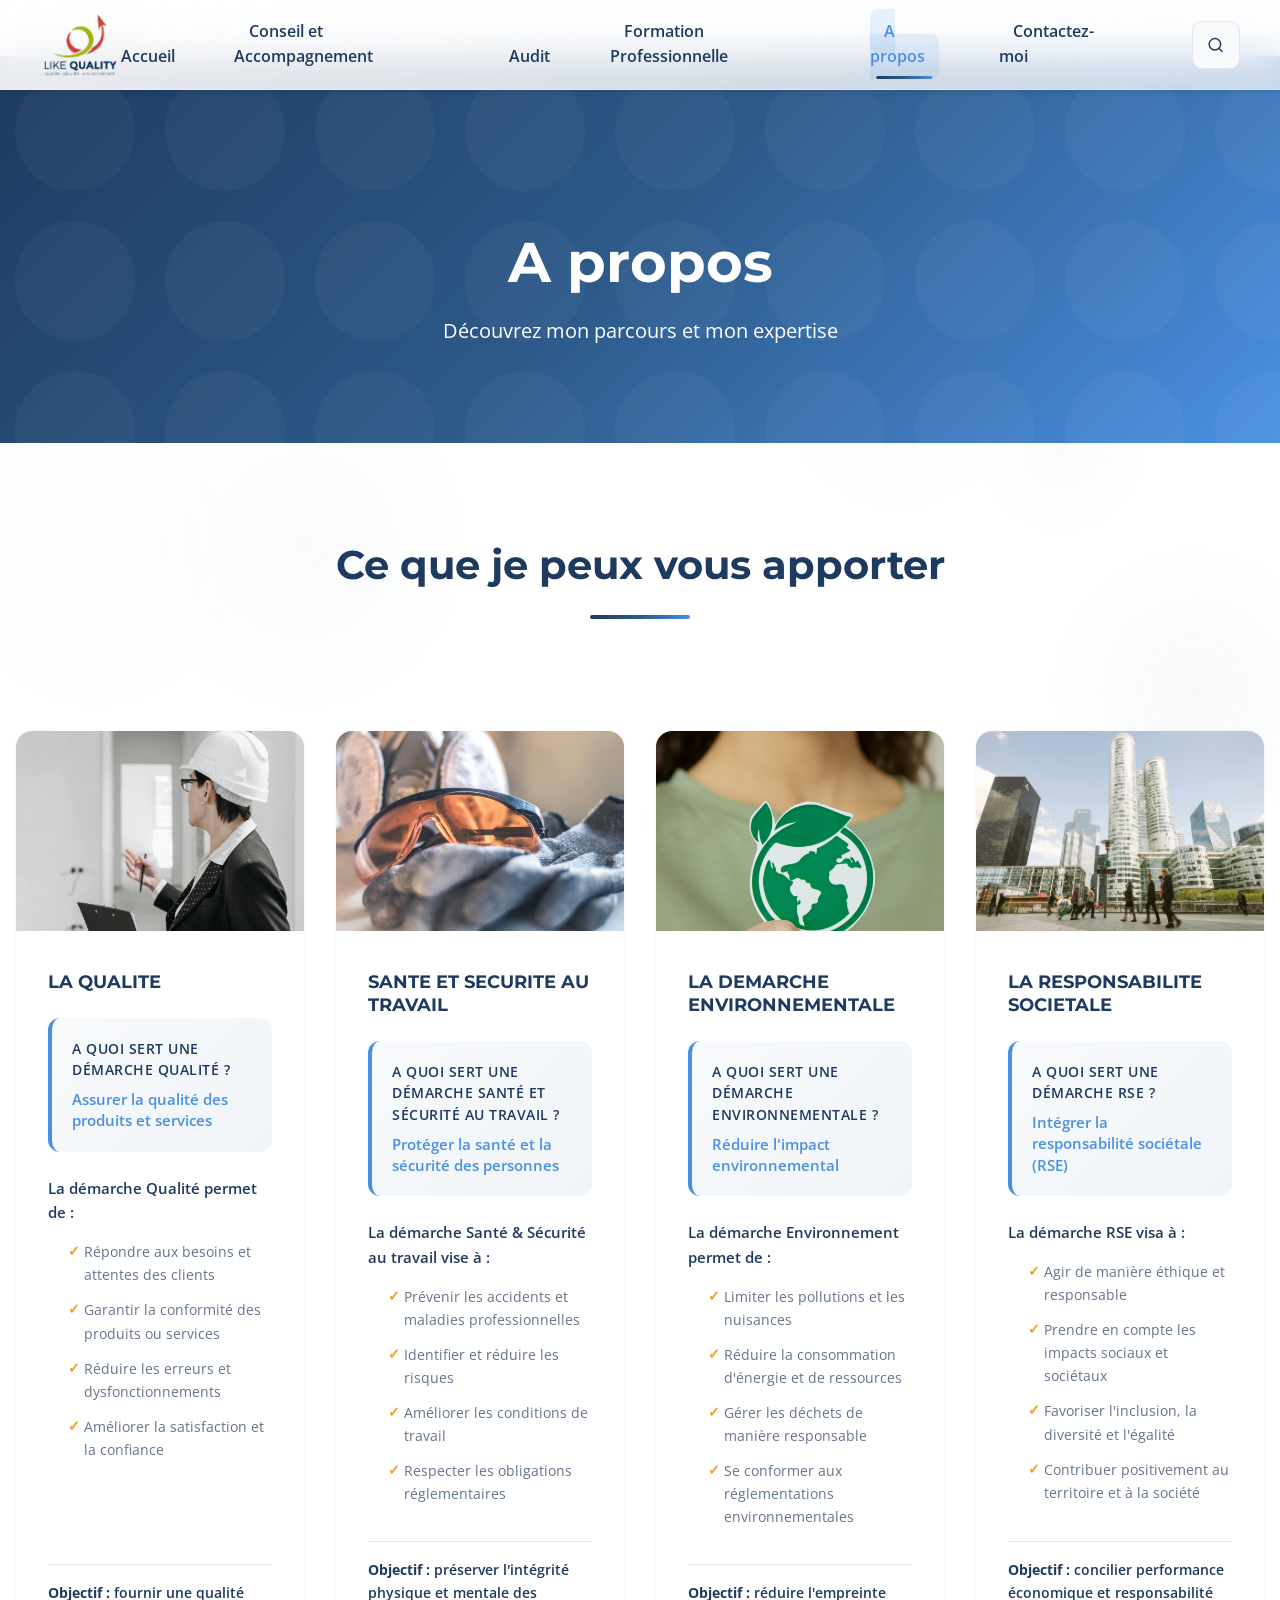
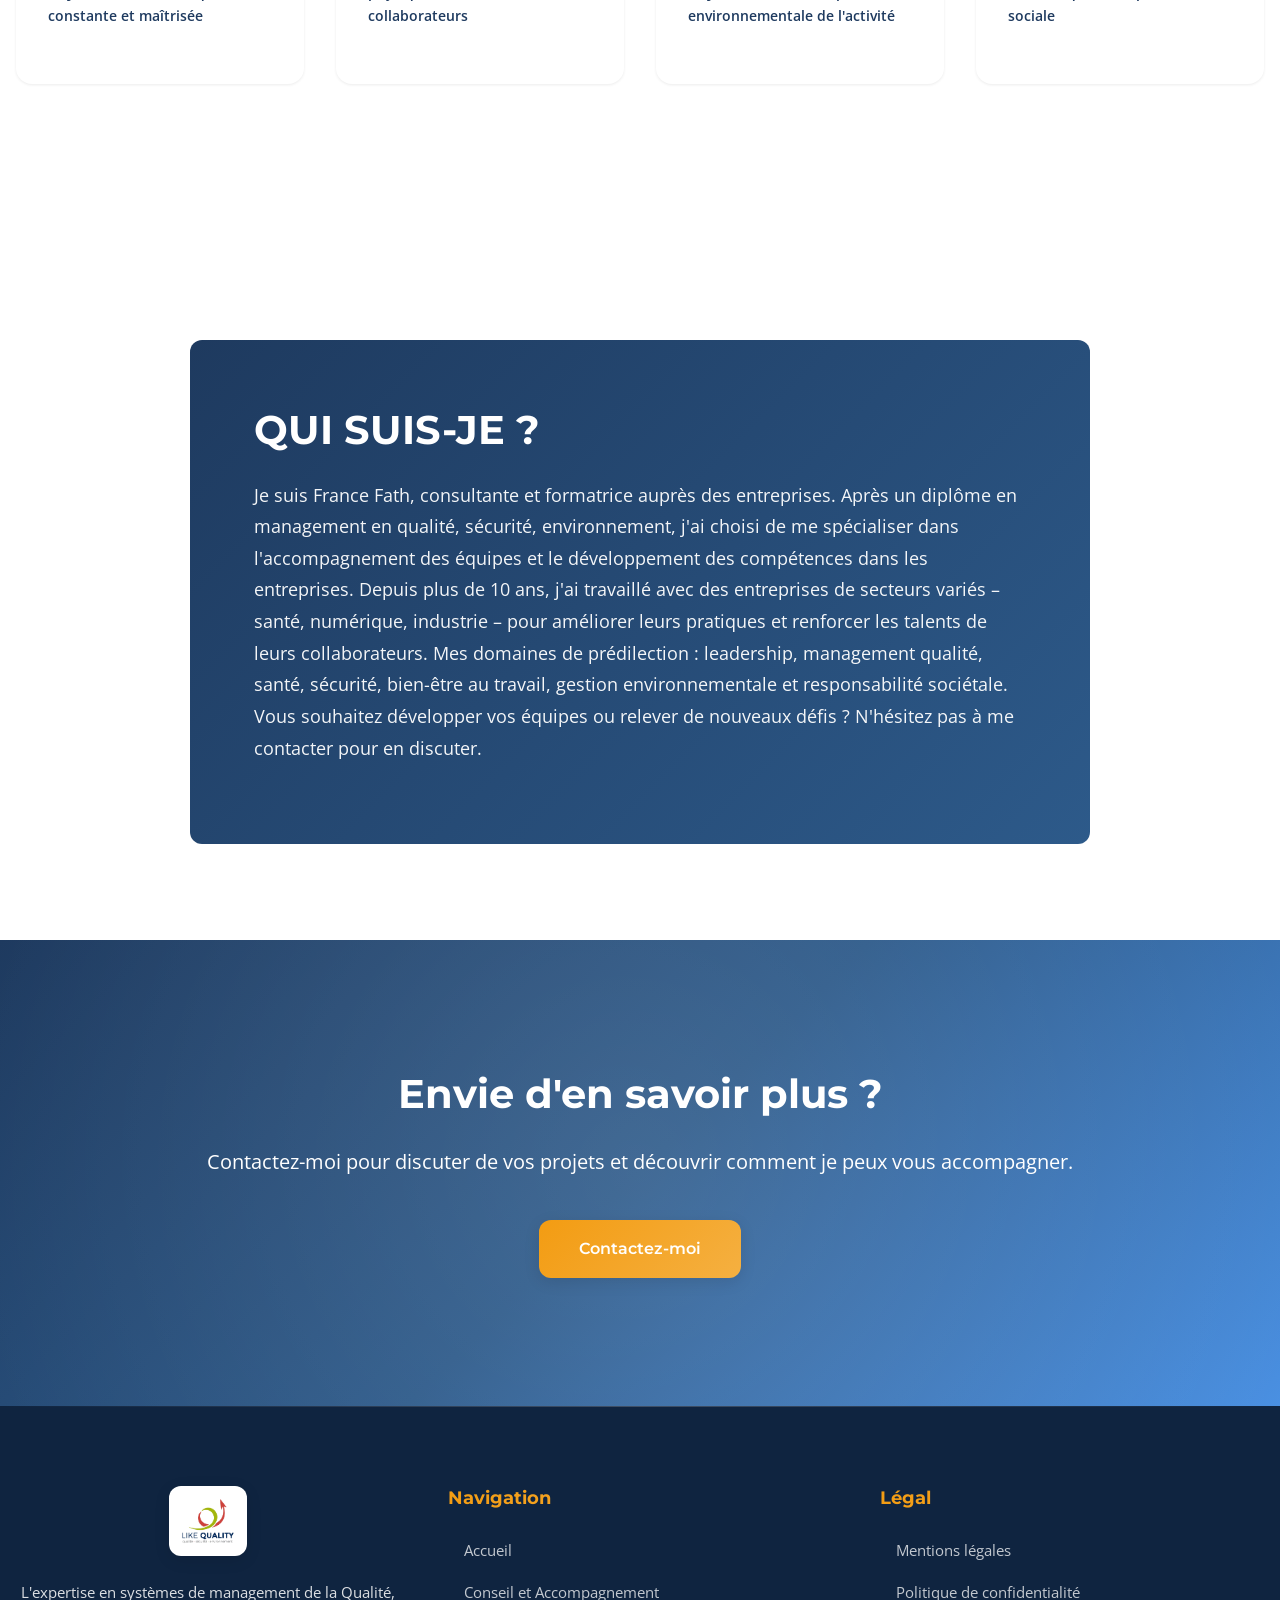
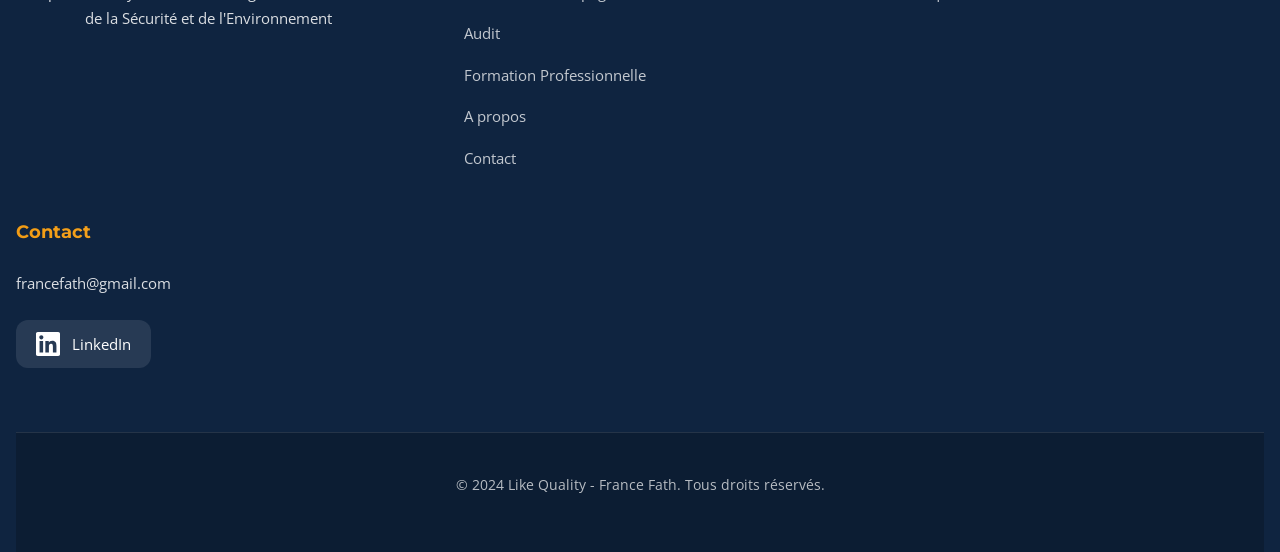
==== commit ed404bc5: "Ajout d'une animation passive de fond de page" ====
--- a/a-propos.html
+++ b/a-propos.html
@@ -81,6 +81,17 @@
     </script>
 </head>
 <body>
+    <!-- Animation de fond subtile -->
+    <div class="bg-animation" aria-hidden="true">
+        <div class="bg-particle"></div>
+        <div class="bg-particle"></div>
+        <div class="bg-particle"></div>
+        <div class="bg-particle"></div>
+        <div class="bg-particle"></div>
+        <div class="bg-particle"></div>
+        <div class="bg-particle"></div>
+        <div class="bg-particle"></div>
+    </div>
     <a href="#main-content" class="skip-to-content">Aller au contenu principal</a>
     <!-- Header -->
     <header class="header">
--- a/css/styles.css
+++ b/css/styles.css
@@ -30,6 +30,133 @@
     --gradient-glass: linear-gradient(135deg, rgba(255, 255, 255, 0.9) 0%, rgba(255, 255, 255, 0.7) 100%);
 }
 
+/* ============================================
+   ANIMATION DE FOND SUBTILE
+   ============================================ */
+.bg-animation {
+    position: fixed;
+    top: 0;
+    left: 0;
+    width: 100%;
+    height: 100%;
+    pointer-events: none;
+    z-index: -1;
+    overflow: hidden;
+}
+
+.bg-particle {
+    position: absolute;
+    border-radius: 50%;
+    background: radial-gradient(circle, rgba(74, 144, 226, 0.08) 0%, transparent 70%);
+    animation: float-particle 25s ease-in-out infinite;
+    opacity: 0.6;
+}
+
+.bg-particle:nth-child(1) {
+    width: 400px;
+    height: 400px;
+    top: 10%;
+    left: -10%;
+    animation-delay: 0s;
+    animation-duration: 30s;
+}
+
+.bg-particle:nth-child(2) {
+    width: 300px;
+    height: 300px;
+    top: 60%;
+    right: -5%;
+    animation-delay: -5s;
+    animation-duration: 35s;
+    background: radial-gradient(circle, rgba(30, 58, 95, 0.06) 0%, transparent 70%);
+}
+
+.bg-particle:nth-child(3) {
+    width: 250px;
+    height: 250px;
+    top: 30%;
+    right: 20%;
+    animation-delay: -10s;
+    animation-duration: 28s;
+    background: radial-gradient(circle, rgba(243, 156, 18, 0.04) 0%, transparent 70%);
+}
+
+.bg-particle:nth-child(4) {
+    width: 350px;
+    height: 350px;
+    bottom: 20%;
+    left: 10%;
+    animation-delay: -15s;
+    animation-duration: 32s;
+    background: radial-gradient(circle, rgba(45, 90, 138, 0.05) 0%, transparent 70%);
+}
+
+.bg-particle:nth-child(5) {
+    width: 200px;
+    height: 200px;
+    top: 80%;
+    left: 50%;
+    animation-delay: -8s;
+    animation-duration: 26s;
+}
+
+.bg-particle:nth-child(6) {
+    width: 280px;
+    height: 280px;
+    top: 5%;
+    right: 30%;
+    animation-delay: -20s;
+    animation-duration: 40s;
+    background: radial-gradient(circle, rgba(74, 144, 226, 0.05) 0%, transparent 70%);
+}
+
+.bg-particle:nth-child(7) {
+    width: 180px;
+    height: 180px;
+    bottom: 40%;
+    right: 10%;
+    animation-delay: -12s;
+    animation-duration: 22s;
+    background: radial-gradient(circle, rgba(30, 58, 95, 0.04) 0%, transparent 70%);
+}
+
+.bg-particle:nth-child(8) {
+    width: 320px;
+    height: 320px;
+    top: 45%;
+    left: -5%;
+    animation-delay: -25s;
+    animation-duration: 38s;
+    background: radial-gradient(circle, rgba(243, 156, 18, 0.03) 0%, transparent 70%);
+}
+
+@keyframes float-particle {
+    0%, 100% {
+        transform: translate(0, 0) scale(1);
+        opacity: 0.4;
+    }
+    25% {
+        transform: translate(30px, -30px) scale(1.05);
+        opacity: 0.6;
+    }
+    50% {
+        transform: translate(-20px, 20px) scale(0.95);
+        opacity: 0.5;
+    }
+    75% {
+        transform: translate(20px, 10px) scale(1.02);
+        opacity: 0.55;
+    }
+}
+
+/* Animation réduite pour les utilisateurs sensibles aux mouvements */
+@media (prefers-reduced-motion: reduce) {
+    .bg-particle {
+        animation: none;
+        opacity: 0.3;
+    }
+}
+
 /* Reset et Base */
 * {
     margin: 0;
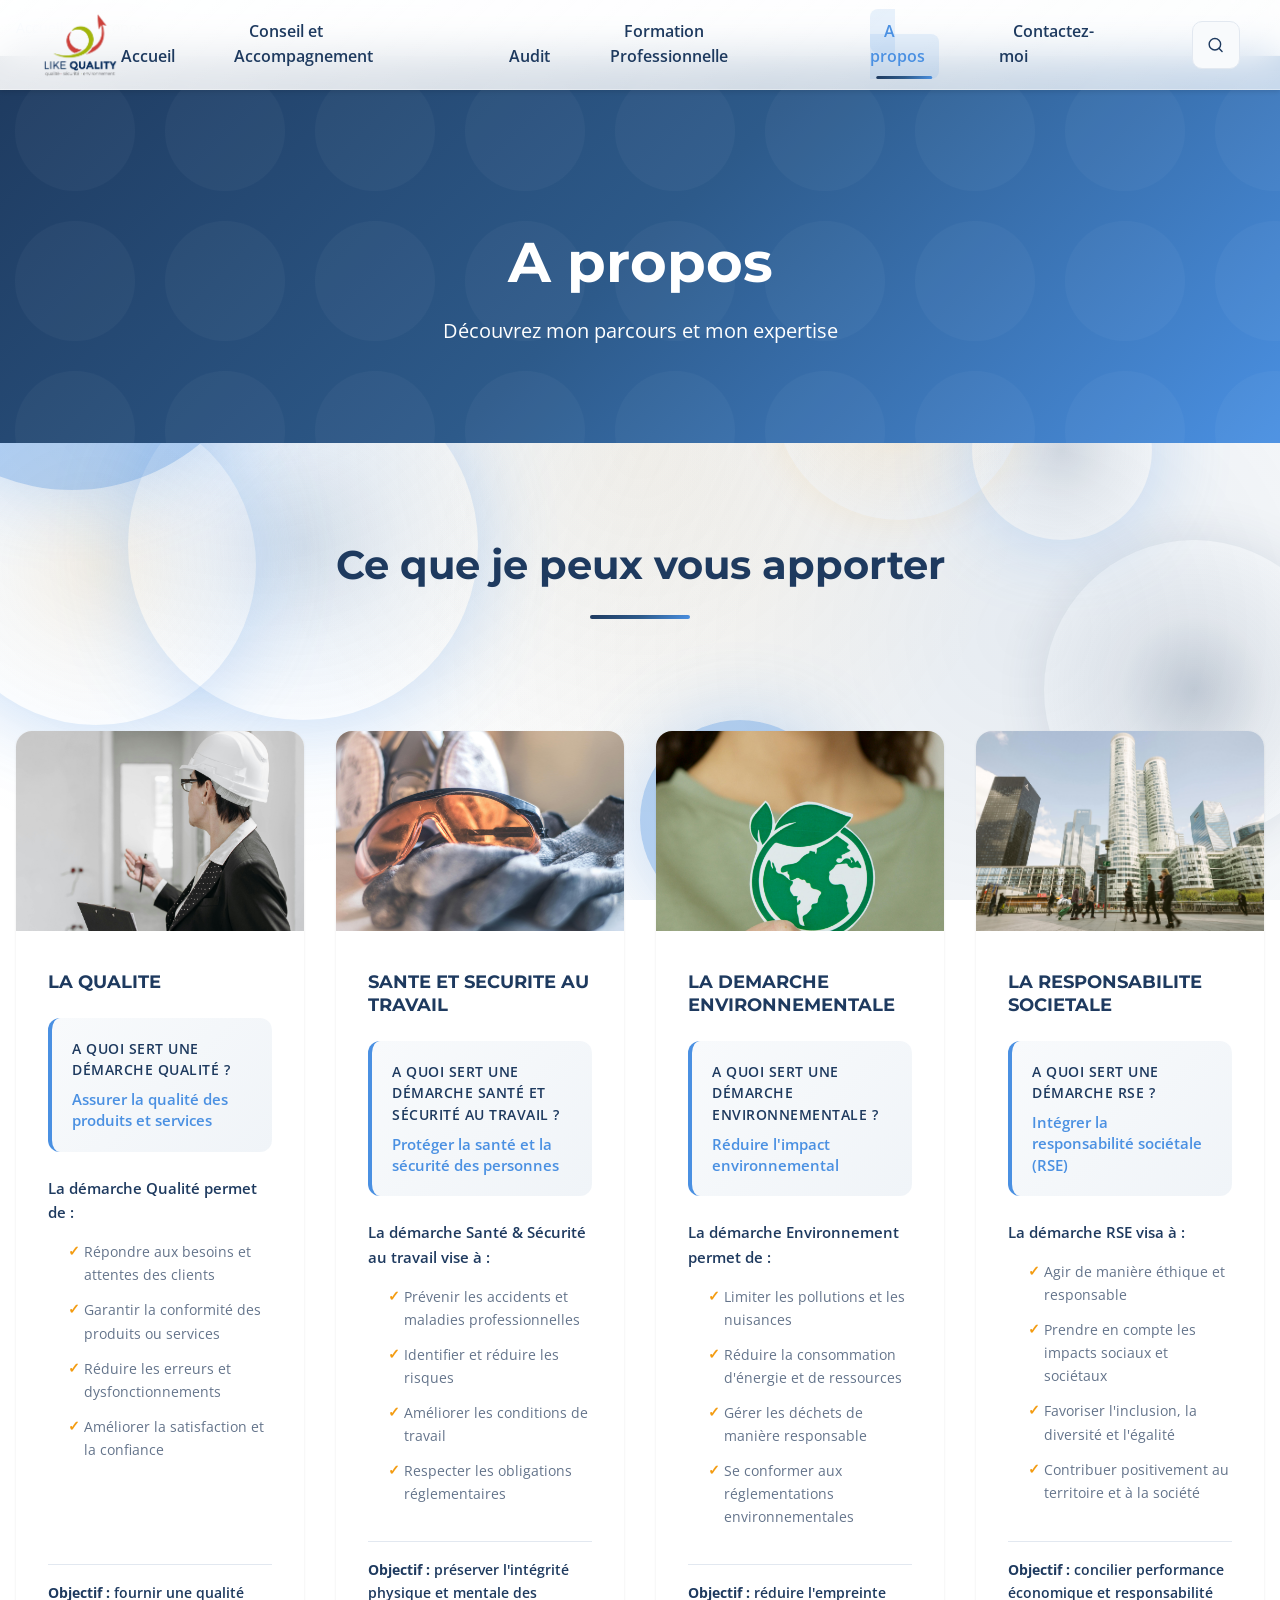
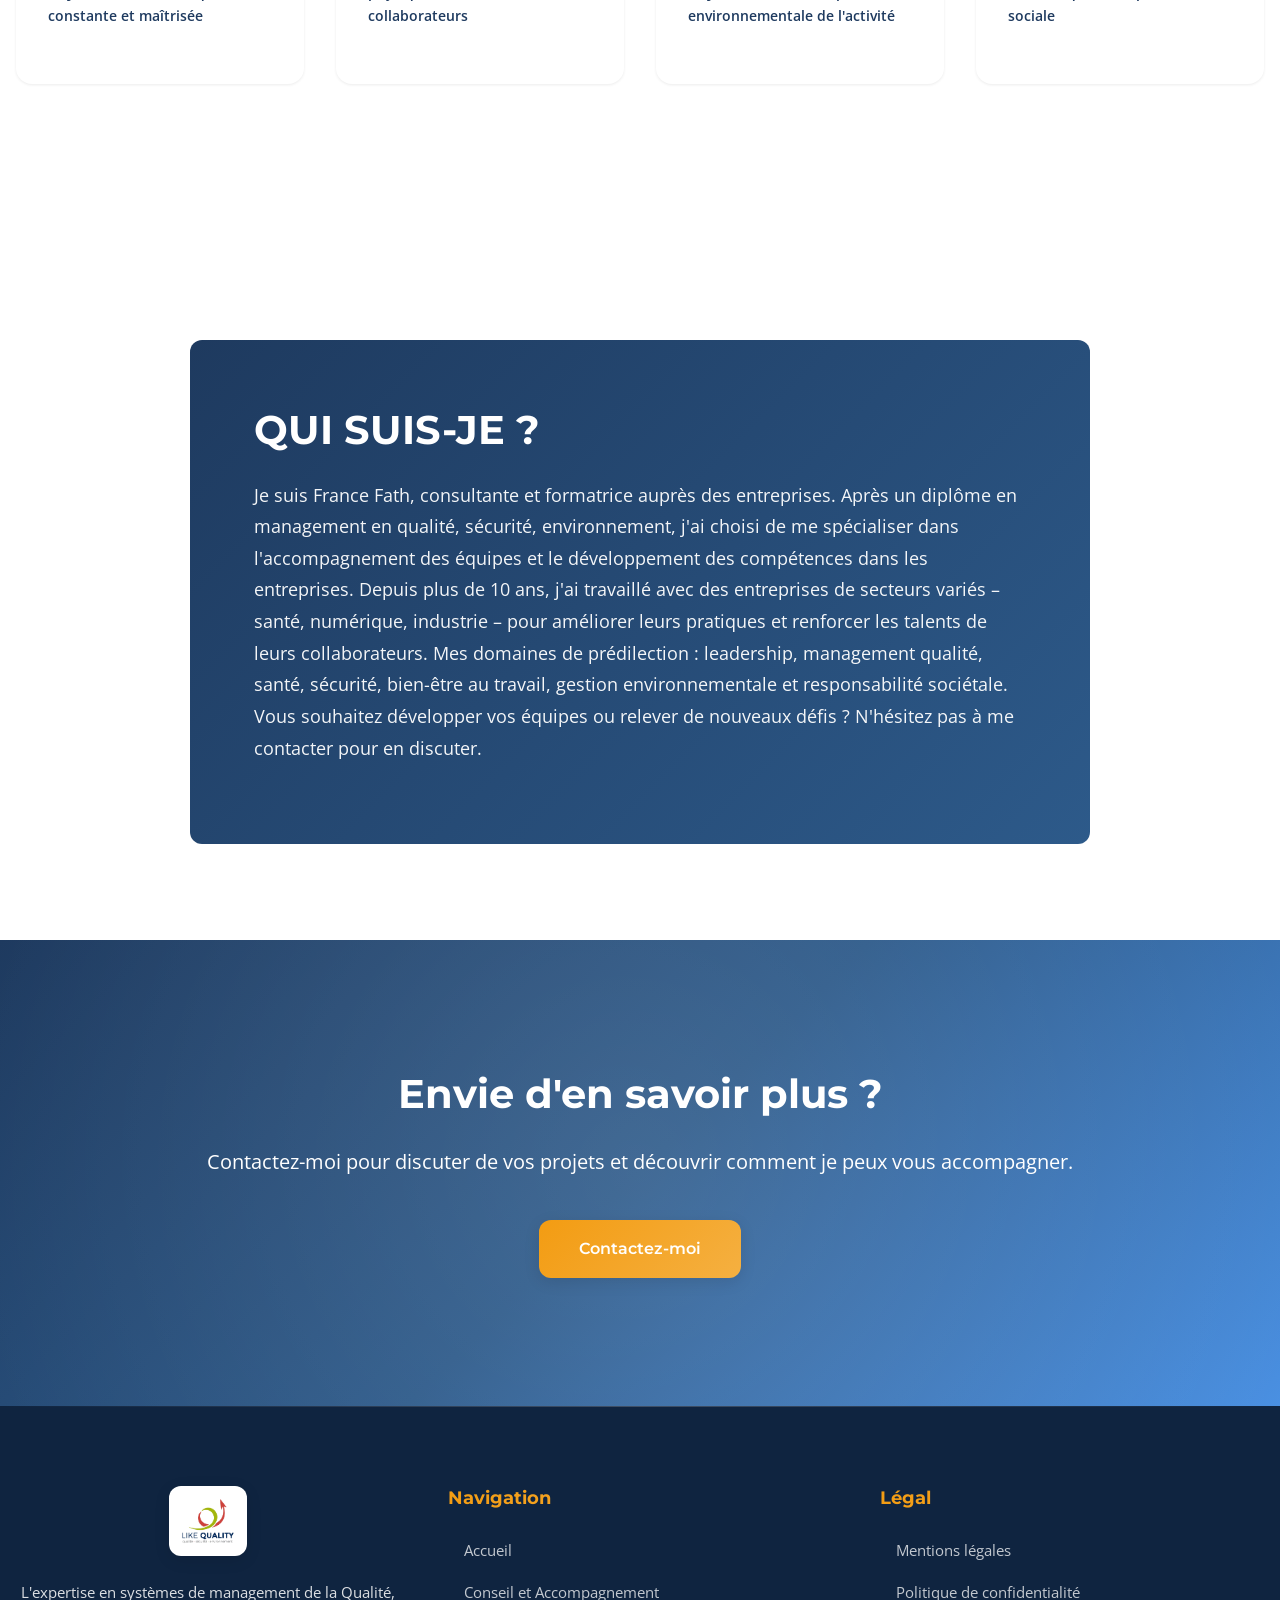
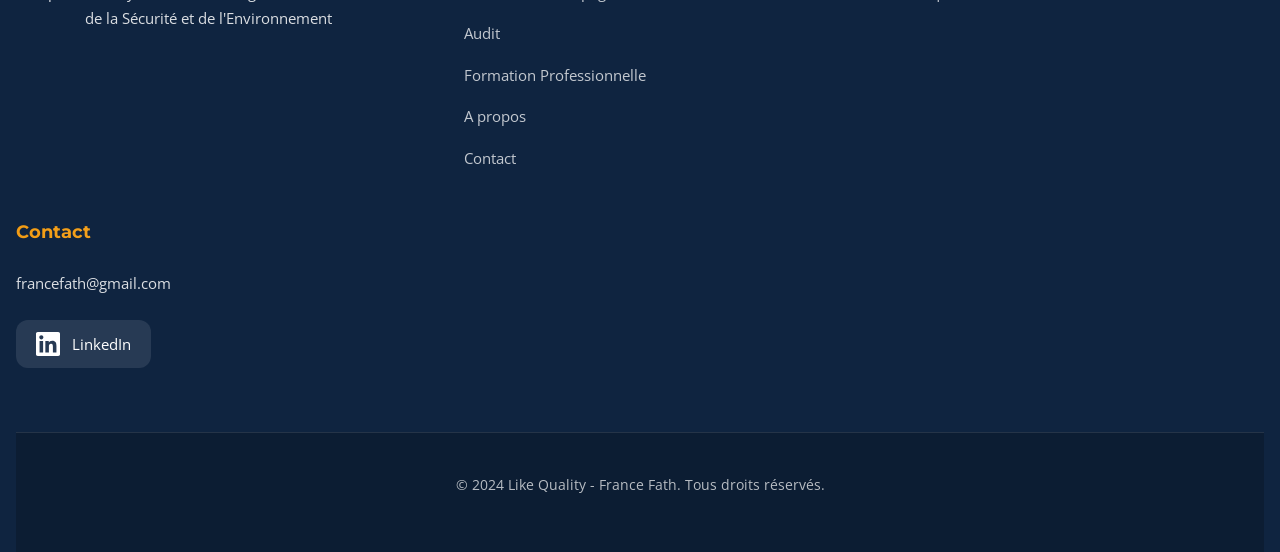
==== commit 810d08e5: "Lègère mise à jour du SEO interne général" ====
--- a/a-propos.html
+++ b/a-propos.html
@@ -3,7 +3,7 @@
 <head>
     <meta charset="UTF-8">
     <meta name="viewport" content="width=device-width, initial-scale=1.0">
-    <link rel="canonical" href="https://francefath.com/a-propos.html">
+    <link rel="canonical" href="https://likequality.com/a-propos.html">
     <meta name="description" content="Like Quality - A propos. Découvrez nos services en Qualité, Santé et Sécurité au Travail, Environnement et Responsabilité Sociétale.">
     <meta name="keywords" content="A propos, Qualité, SST, Environnement, RSE, France Fath, QSE">
     <meta name="author" content="France Fath - Like Quality">
@@ -11,13 +11,13 @@
     <meta property="og:title" content="A propos - Like Quality">
     <meta property="og:description" content="Découvrez nos domaines d'expertise : Qualité, Santé et Sécurité au Travail, Environnement et RSE">
     <meta property="og:type" content="website">
-    <meta property="og:url" content="https://francefath.com/a-propos.html">
-    <meta property="og:image" content="https://francefath.com/images/logo_like_quality.jpg">
+    <meta property="og:url" content="https://likequality.com/a-propos.html">
+    <meta property="og:image" content="https://likequality.com/images/logo_like_quality.jpg">
     <meta property="og:locale" content="fr_FR">
     <meta name="twitter:card" content="summary_large_image">
     <meta name="twitter:title" content="A propos - Like Quality">
     <meta name="twitter:description" content="Découvrez nos domaines d'expertise : Qualité, Santé et Sécurité au Travail, Environnement et RSE">
-    <meta name="twitter:image" content="https://francefath.com/images/logo_like_quality.jpg">
+    <meta name="twitter:image" content="https://likequality.com/images/logo_like_quality.jpg">
     <meta name="twitter:image:alt" content="Logo Like Quality - Expertise QSE">
     <title>A propos - Like Quality</title>
     <link rel="stylesheet" href="css/styles.css">
@@ -31,8 +31,8 @@
             {
                 "@type": "Organization",
                 "name": "Like Quality",
-                "url": "https://francefath.com",
-                "logo": "https://francefath.com/images/logo_like_quality.jpg",
+                "url": "https://likequality.com",
+                "logo": "https://likequality.com/images/logo_like_quality.jpg",
                 "description": "L'expertise en systèmes de management de la Qualité, de la Sécurité et de l'Environnement. Conseil, audit et formation professionnelle.",
                 "founder": {
                     "@type": "Person",
@@ -41,15 +41,15 @@
             },
             {
                 "@type": "WebPage",
-                "@id": "https://francefath.com/a-propos.html",
-                "url": "https://francefath.com/a-propos.html",
+                "@id": "https://likequality.com/a-propos.html",
+                "url": "https://likequality.com/a-propos.html",
                 "name": "A propos - Like Quality",
                 "description": "Découvrez nos domaines d'expertise : Qualité, Santé et Sécurité au Travail, Environnement et RSE",
                 "isPartOf": {
-                    "@id": "https://francefath.com/"
+                    "@id": "https://likequality.com/"
                 },
                 "primaryImageOfPage": {
-                    "@id": "https://francefath.com/images/logo_like_quality.jpg"
+                    "@id": "https://likequality.com/images/logo_like_quality.jpg"
                 },
                 "inLanguage": "fr-FR"
             },
@@ -57,7 +57,7 @@
                 "@type": "AboutPage",
                 "name": "A propos - Like Quality",
                 "description": "Découvrez nos domaines d'expertise : Qualité, Santé et Sécurité au Travail, Environnement et RSE",
-                "url": "https://francefath.com/a-propos.html",
+                "url": "https://likequality.com/a-propos.html",
                 "mainEntity": {
                     "@type": "Person",
                     "name": "France Fath",
@@ -65,7 +65,7 @@
                     "worksFor": {
                         "@type": "Organization",
                         "name": "Like Quality",
-                        "url": "https://francefath.com"
+                        "url": "https://likequality.com"
                     },
                     "knowsAbout": [
                         "Qualité",
--- a/css/styles.css
+++ b/css/styles.css
@@ -40,16 +40,17 @@
     width: 100%;
     height: 100%;
     pointer-events: none;
-    z-index: -1;
+    z-index: 1;
     overflow: hidden;
 }
 
 .bg-particle {
     position: absolute;
     border-radius: 50%;
-    background: radial-gradient(circle, rgba(74, 144, 226, 0.08) 0%, transparent 70%);
+    background: rgba(74, 144, 226, 0.4);
     animation: float-particle 25s ease-in-out infinite;
-    opacity: 0.6;
+    opacity: 1;
+    box-shadow: 0 0 80px rgba(74, 144, 226, 0.3);
 }
 
 .bg-particle:nth-child(1) {
@@ -68,7 +69,8 @@
     right: -5%;
     animation-delay: -5s;
     animation-duration: 35s;
-    background: radial-gradient(circle, rgba(30, 58, 95, 0.06) 0%, transparent 70%);
+    background: radial-gradient(circle, rgba(30, 58, 95, 0.22) 0%, rgba(30, 58, 95, 0.06) 35%, transparent 70%);
+    box-shadow: 0 0 50px rgba(30, 58, 95, 0.12);
 }
 
 .bg-particle:nth-child(3) {
@@ -78,7 +80,8 @@
     right: 20%;
     animation-delay: -10s;
     animation-duration: 28s;
-    background: radial-gradient(circle, rgba(243, 156, 18, 0.04) 0%, transparent 70%);
+    background: radial-gradient(circle, rgba(243, 156, 18, 0.2) 0%, rgba(243, 156, 18, 0.05) 35%, transparent 70%);
+    box-shadow: 0 0 40px rgba(243, 156, 18, 0.1);
 }
 
 .bg-particle:nth-child(4) {
@@ -88,7 +91,7 @@
     left: 10%;
     animation-delay: -15s;
     animation-duration: 32s;
-    background: radial-gradient(circle, rgba(45, 90, 138, 0.05) 0%, transparent 70%);
+    background: radial-gradient(circle, rgba(45, 90, 138, 0.15) 0%, rgba(45, 90, 138, 0.04) 40%, transparent 70%);
 }
 
 .bg-particle:nth-child(5) {
@@ -107,7 +110,7 @@
     right: 30%;
     animation-delay: -20s;
     animation-duration: 40s;
-    background: radial-gradient(circle, rgba(74, 144, 226, 0.05) 0%, transparent 70%);
+    background: radial-gradient(circle, rgba(74, 144, 226, 0.12) 0%, rgba(74, 144, 226, 0.03) 40%, transparent 70%);
 }
 
 .bg-particle:nth-child(7) {
@@ -117,7 +120,7 @@
     right: 10%;
     animation-delay: -12s;
     animation-duration: 22s;
-    background: radial-gradient(circle, rgba(30, 58, 95, 0.04) 0%, transparent 70%);
+    background: radial-gradient(circle, rgba(30, 58, 95, 0.14) 0%, rgba(30, 58, 95, 0.04) 40%, transparent 70%);
 }
 
 .bg-particle:nth-child(8) {
@@ -127,25 +130,25 @@
     left: -5%;
     animation-delay: -25s;
     animation-duration: 38s;
-    background: radial-gradient(circle, rgba(243, 156, 18, 0.03) 0%, transparent 70%);
+    background: radial-gradient(circle, rgba(243, 156, 18, 0.1) 0%, rgba(243, 156, 18, 0.03) 40%, transparent 70%);
 }
 
 @keyframes float-particle {
     0%, 100% {
         transform: translate(0, 0) scale(1);
-        opacity: 0.4;
+        opacity: 0.7;
     }
     25% {
         transform: translate(30px, -30px) scale(1.05);
-        opacity: 0.6;
+        opacity: 1;
     }
     50% {
         transform: translate(-20px, 20px) scale(0.95);
-        opacity: 0.5;
+        opacity: 0.8;
     }
     75% {
         transform: translate(20px, 10px) scale(1.02);
-        opacity: 0.55;
+        opacity: 0.9;
     }
 }
 
@@ -153,7 +156,7 @@
 @media (prefers-reduced-motion: reduce) {
     .bg-particle {
         animation: none;
-        opacity: 0.3;
+        opacity: 0.5;
     }
 }
 
@@ -173,9 +176,89 @@
     font-family: 'Open Sans', Arial, sans-serif;
     line-height: 1.6;
     color: var(--text-color);
-    background-color: var(--bg-white);
+    background-color: transparent;
     overflow-x: hidden;
     transition: opacity 0.3s ease;
+    isolation: isolate;
+}
+
+body::before {
+    content: '';
+    position: fixed;
+    top: 0;
+    left: 0;
+    width: 100%;
+    height: 100%;
+    z-index: 0;
+    pointer-events: none;
+    background: radial-gradient(circle at 20% 30%, rgba(74, 144, 226, 0.15) 0%, transparent 50%),
+                radial-gradient(circle at 80% 70%, rgba(45, 90, 138, 0.12) 0%, transparent 50%),
+                radial-gradient(circle at 50% 50%, rgba(243, 156, 18, 0.08) 0%, transparent 50%);
+    animation: gradient-shift 15s ease-in-out infinite;
+}
+
+.bg-animation-overlay {
+    position: fixed;
+    top: 0;
+    left: 0;
+    width: 100%;
+    height: 100%;
+    z-index: 0;
+    pointer-events: none;
+    background: radial-gradient(circle at 20% 30%, rgba(74, 144, 226, 0.2) 0%, transparent 50%),
+                radial-gradient(circle at 80% 70%, rgba(45, 90, 138, 0.15) 0%, transparent 50%),
+                radial-gradient(circle at 50% 50%, rgba(243, 156, 18, 0.1) 0%, transparent 50%);
+    animation: gradient-shift 15s ease-in-out infinite;
+}
+
+@keyframes gradient-shift {
+    0%, 100% {
+        opacity: 0.8;
+        transform: scale(1);
+    }
+    50% {
+        opacity: 1;
+        transform: scale(1.02);
+    }
+}
+
+/* Fond blanc sur le contenu principal */
+.header {
+    position: relative;
+    z-index: 10;
+    background: var(--gradient-glass);
+}
+
+main {
+    position: relative;
+    z-index: 10;
+    background: transparent;
+}
+
+.hero {
+    background: var(--gradient-primary);
+}
+
+.services {
+    background: var(--bg-light);
+}
+
+.values {
+    background: transparent;
+}
+
+.qse {
+    background: var(--bg-light);
+}
+
+.cta-section {
+    background: var(--gradient-primary);
+}
+
+.footer {
+    position: relative;
+    z-index: 10;
+    background: var(--primary-dark);
 }
 
 h1, h2, h3, h4, h5, h6 {
@@ -776,6 +859,7 @@
     border: 2px solid transparent;
     position: relative;
     overflow: hidden;
+    box-shadow: var(--shadow-md);
 }
 
 .value-card::before {
@@ -1336,14 +1420,16 @@
    ============================================ */
 .partners {
     padding: 6rem 0;
-    background: var(--bg-light);
+    background: transparent;
 }
 
 .partners .container {
-    background: var(--bg-white);
+    background: rgba(255, 255, 255, 0.5);
     border-radius: 20px;
     padding: 4rem 3rem;
     box-shadow: var(--shadow-md);
+    backdrop-filter: blur(10px);
+    -webkit-backdrop-filter: blur(10px);
 }
 
 .partners h2 {
@@ -1402,7 +1488,7 @@
    ============================================ */
 .contact-section {
     padding: 6rem 0;
-    background: var(--bg-light);
+    background: transparent;
 }
 
 .contact-container {
@@ -1448,7 +1534,9 @@
 }
 
 .contact-form {
-    background: var(--bg-white);
+    background: rgba(255, 255, 255, 0.7);
+    backdrop-filter: blur(10px);
+    -webkit-backdrop-filter: blur(10px);
     padding: 3rem;
     border-radius: 12px;
     box-shadow: var(--shadow-md);
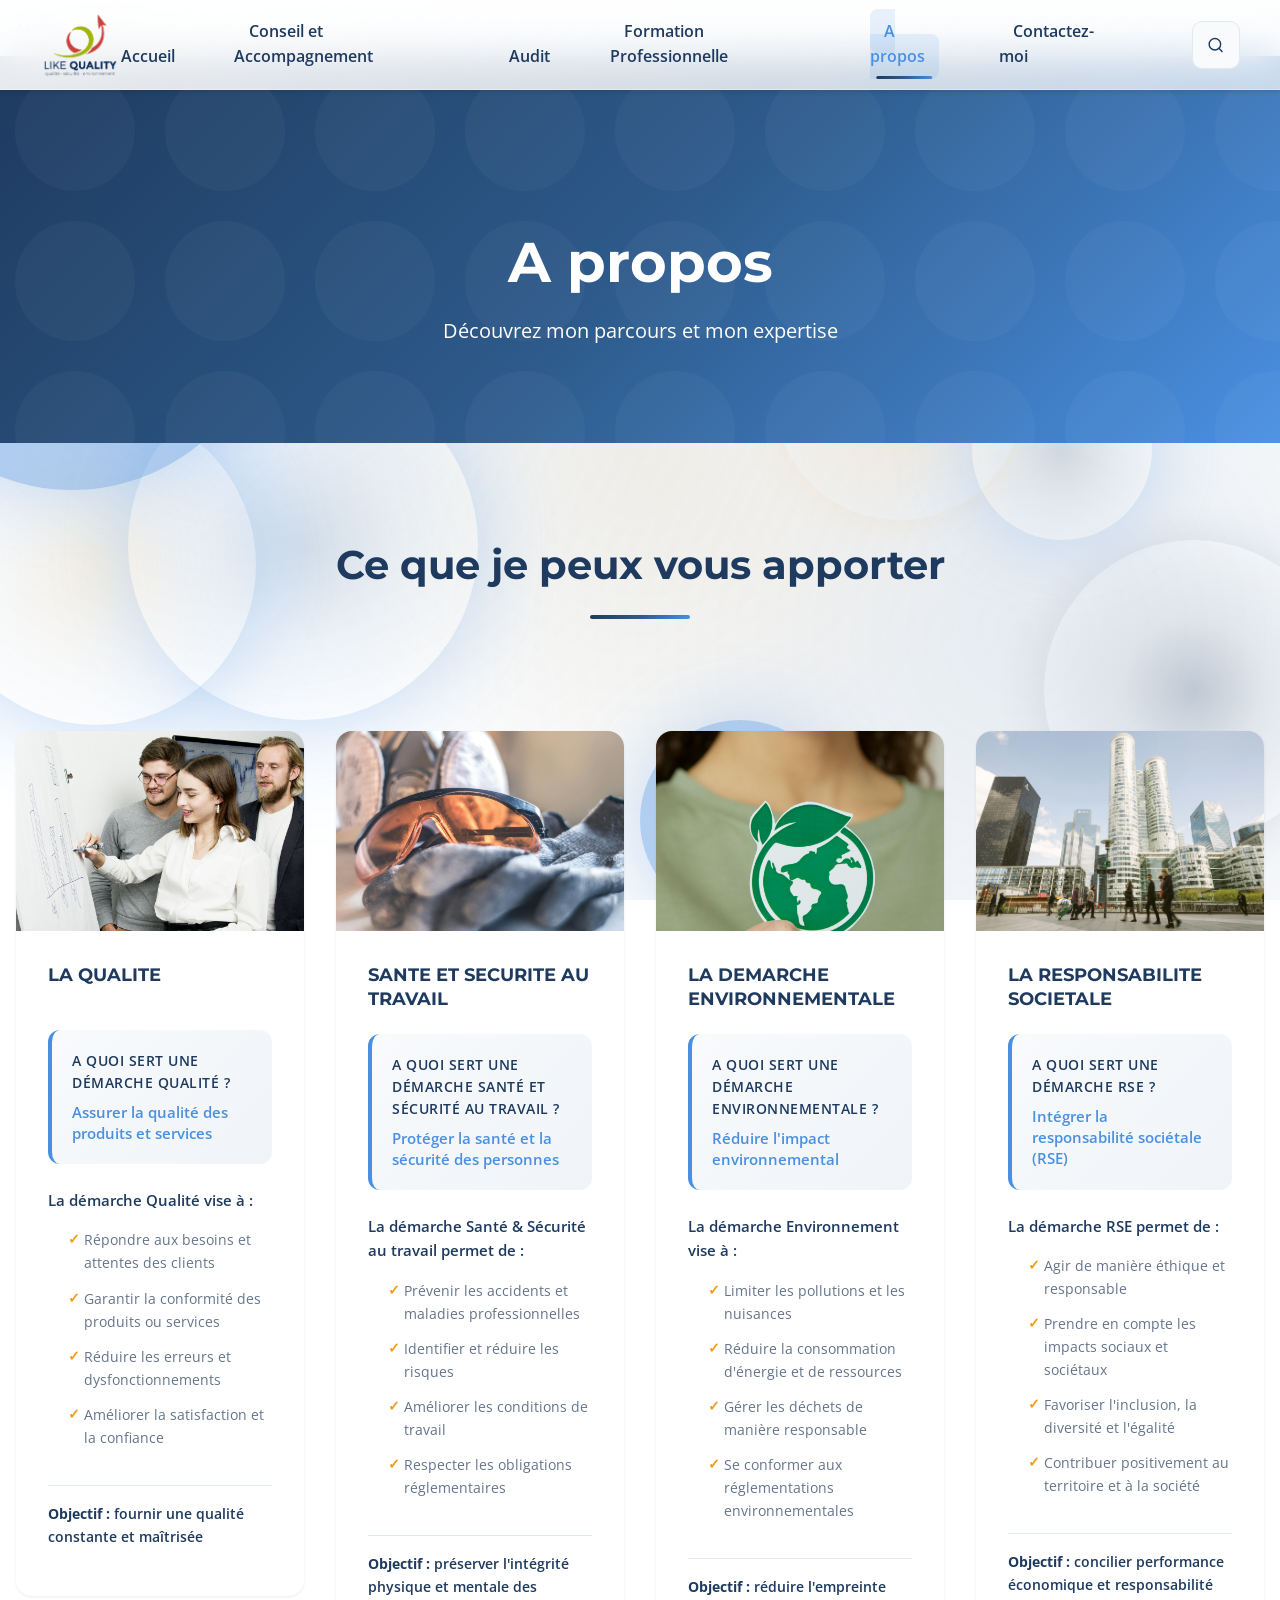
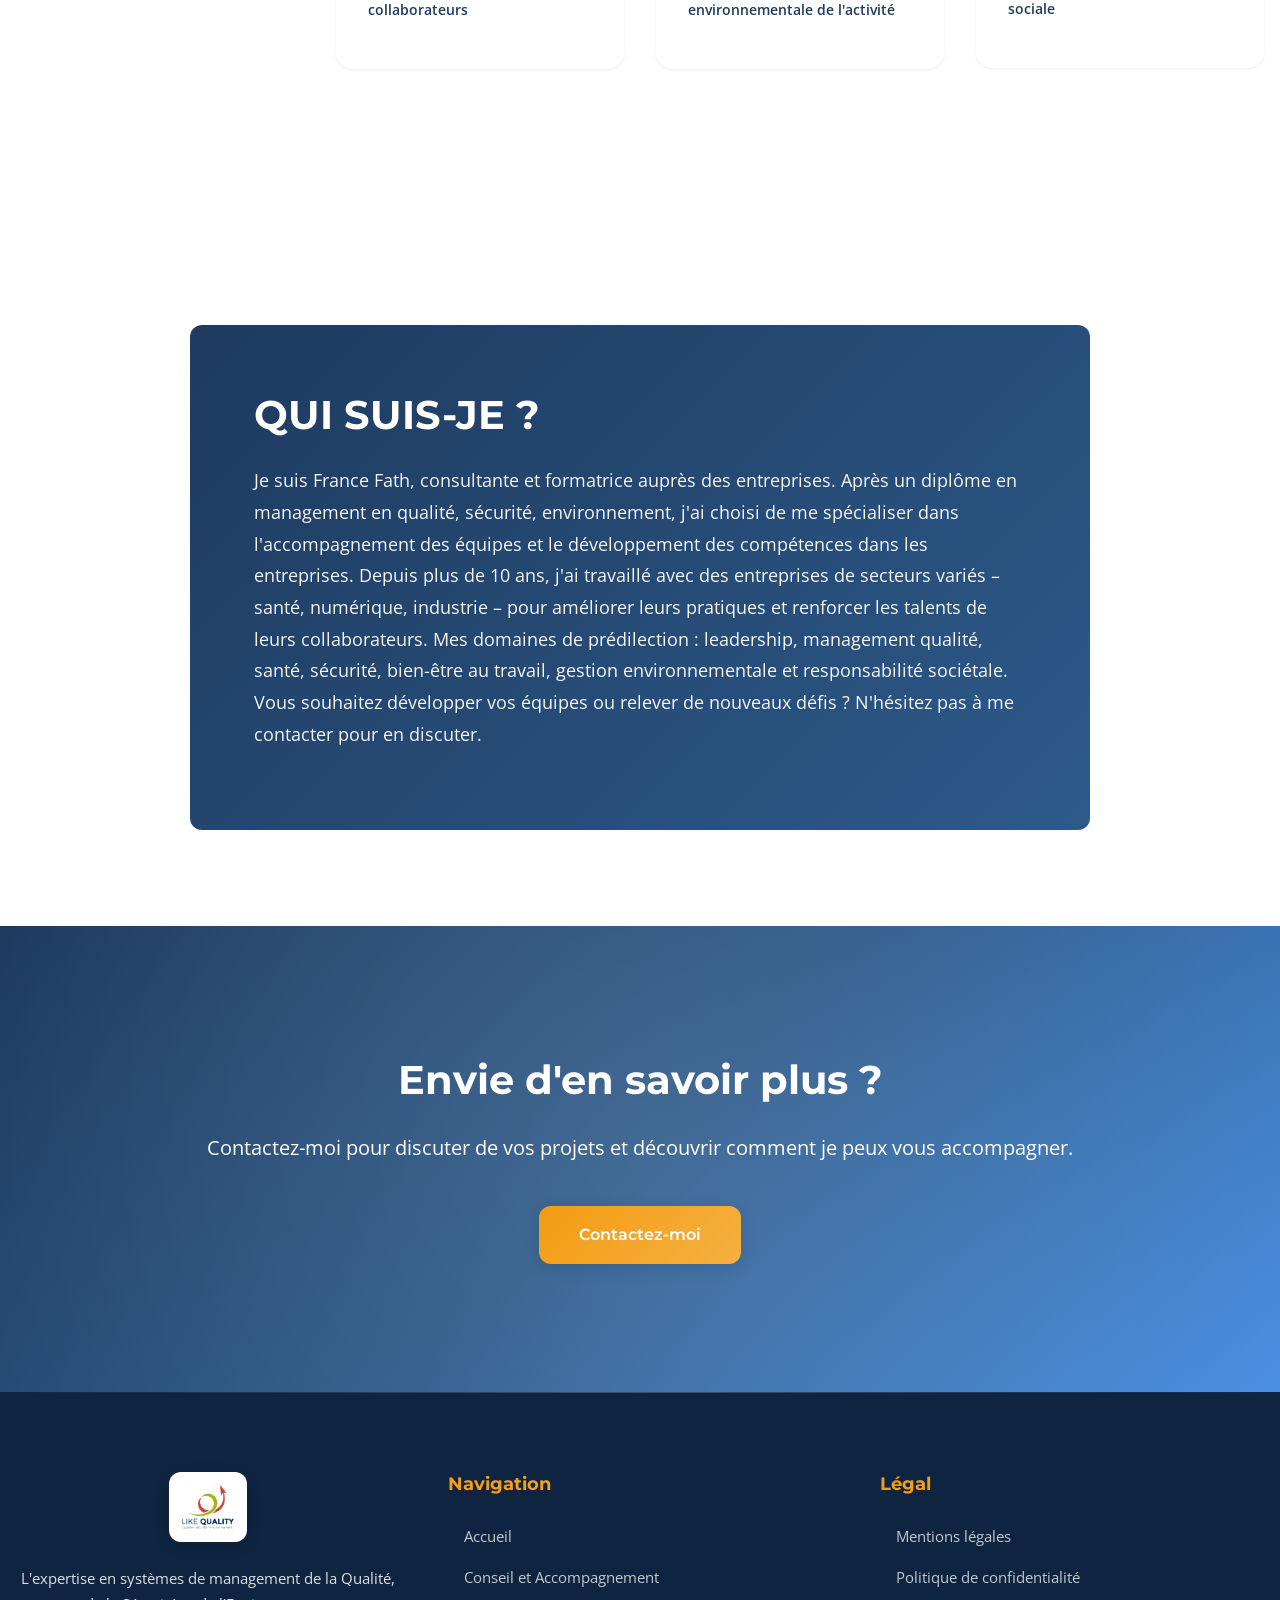
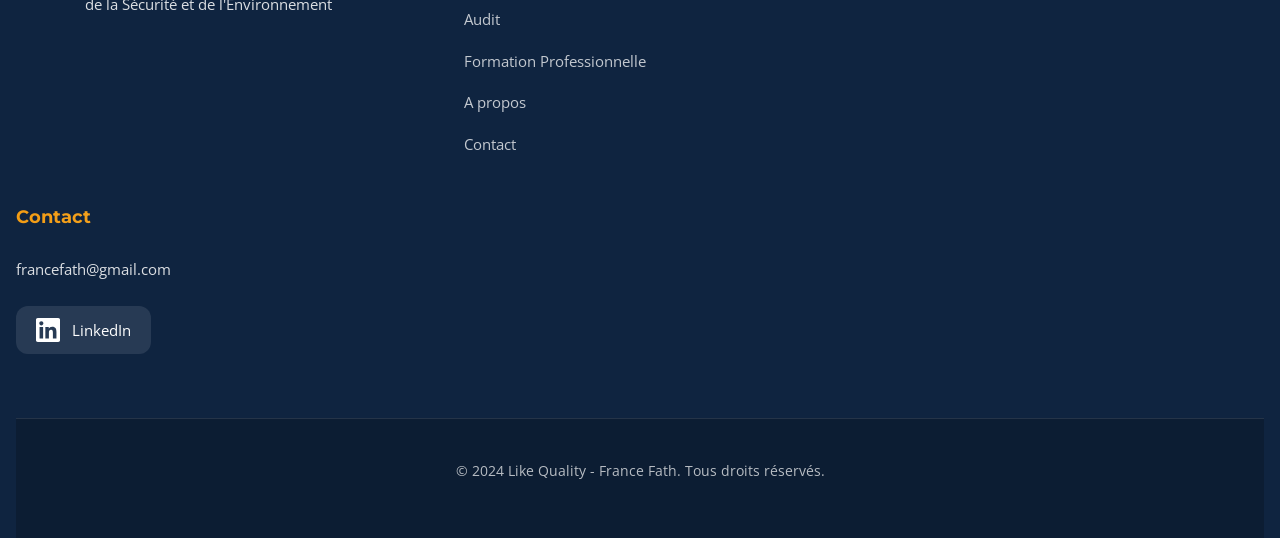
==== commit 7173ef96: "Modifications légères contenu et design" ====
--- a/a-propos.html
+++ b/a-propos.html
@@ -3,7 +3,7 @@
 <head>
     <meta charset="UTF-8">
     <meta name="viewport" content="width=device-width, initial-scale=1.0">
-    <link rel="canonical" href="https://likequality.com/a-propos.html">
+    <link rel="canonical" href="https://francefath.com/a-propos.html">
     <meta name="description" content="Like Quality - A propos. Découvrez nos services en Qualité, Santé et Sécurité au Travail, Environnement et Responsabilité Sociétale.">
     <meta name="keywords" content="A propos, Qualité, SST, Environnement, RSE, France Fath, QSE">
     <meta name="author" content="France Fath - Like Quality">
@@ -11,13 +11,13 @@
     <meta property="og:title" content="A propos - Like Quality">
     <meta property="og:description" content="Découvrez nos domaines d'expertise : Qualité, Santé et Sécurité au Travail, Environnement et RSE">
     <meta property="og:type" content="website">
-    <meta property="og:url" content="https://likequality.com/a-propos.html">
-    <meta property="og:image" content="https://likequality.com/images/logo_like_quality.jpg">
+    <meta property="og:url" content="https://francefath.com/a-propos.html">
+    <meta property="og:image" content="https://francefath.com/images/logo_like_quality.jpg">
     <meta property="og:locale" content="fr_FR">
     <meta name="twitter:card" content="summary_large_image">
     <meta name="twitter:title" content="A propos - Like Quality">
     <meta name="twitter:description" content="Découvrez nos domaines d'expertise : Qualité, Santé et Sécurité au Travail, Environnement et RSE">
-    <meta name="twitter:image" content="https://likequality.com/images/logo_like_quality.jpg">
+    <meta name="twitter:image" content="https://francefath.com/images/logo_like_quality.jpg">
     <meta name="twitter:image:alt" content="Logo Like Quality - Expertise QSE">
     <title>A propos - Like Quality</title>
     <link rel="stylesheet" href="css/styles.css">
@@ -31,8 +31,8 @@
             {
                 "@type": "Organization",
                 "name": "Like Quality",
-                "url": "https://likequality.com",
-                "logo": "https://likequality.com/images/logo_like_quality.jpg",
+                "url": "https://francefath.com",
+                "logo": "https://francefath.com/images/logo_like_quality.jpg",
                 "description": "L'expertise en systèmes de management de la Qualité, de la Sécurité et de l'Environnement. Conseil, audit et formation professionnelle.",
                 "founder": {
                     "@type": "Person",
@@ -41,15 +41,15 @@
             },
             {
                 "@type": "WebPage",
-                "@id": "https://likequality.com/a-propos.html",
-                "url": "https://likequality.com/a-propos.html",
+                "@id": "https://francefath.com/a-propos.html",
+                "url": "https://francefath.com/a-propos.html",
                 "name": "A propos - Like Quality",
                 "description": "Découvrez nos domaines d'expertise : Qualité, Santé et Sécurité au Travail, Environnement et RSE",
                 "isPartOf": {
-                    "@id": "https://likequality.com/"
+                    "@id": "https://francefath.com/"
                 },
                 "primaryImageOfPage": {
-                    "@id": "https://likequality.com/images/logo_like_quality.jpg"
+                    "@id": "https://francefath.com/images/logo_like_quality.jpg"
                 },
                 "inLanguage": "fr-FR"
             },
@@ -57,7 +57,7 @@
                 "@type": "AboutPage",
                 "name": "A propos - Like Quality",
                 "description": "Découvrez nos domaines d'expertise : Qualité, Santé et Sécurité au Travail, Environnement et RSE",
-                "url": "https://likequality.com/a-propos.html",
+                "url": "https://francefath.com/a-propos.html",
                 "mainEntity": {
                     "@type": "Person",
                     "name": "France Fath",
@@ -65,7 +65,7 @@
                     "worksFor": {
                         "@type": "Organization",
                         "name": "Like Quality",
-                        "url": "https://likequality.com"
+                        "url": "https://francefath.com"
                     },
                     "knowsAbout": [
                         "Qualité",
@@ -158,14 +158,16 @@
                 <h2 class="section-title fade-in">Ce que je peux vous apporter</h2>
                 <div class="about-services">
                     <div class="about-service-card fade-in">
-                        <img src="images/qualite.jpg" alt="La Qualité">
+                        <div class="about-service-image-wrapper">
+                            <img src="images/qualite.jpg" alt="La Qualité">
+                        </div>
                         <div class="about-service-content">
                             <h3>LA QUALITE</h3>
                             <div class="about-service-question">
                                 <span class="question-label">A quoi sert une démarche qualité ?</span>
                                 <span class="question-answer">Assurer la qualité des produits et services</span>
                             </div>
-                            <p class="about-service-intro">La démarche Qualité permet de :</p>
+                            <p class="about-service-intro">La démarche Qualité vise à :</p>
                             <ul>
                                 <li>Répondre aux besoins et attentes des clients</li>
                                 <li>Garantir la conformité des produits ou services</li>
@@ -177,14 +179,16 @@
                     </div>
 
                     <div class="about-service-card fade-in">
-                        <img src="images/sante_securite.jpg" alt="Santé et Sécurité au Travail">
+                        <div class="about-service-image-wrapper">
+                            <img src="images/sante_securite.jpg" alt="Santé et Sécurité au Travail">
+                        </div>
                         <div class="about-service-content">
                             <h3>SANTE ET SECURITE AU TRAVAIL</h3>
                             <div class="about-service-question">
                                 <span class="question-label">A quoi sert une démarche santé et sécurité au travail ?</span>
                                 <span class="question-answer">Protéger la santé et la sécurité des personnes</span>
                             </div>
-                            <p class="about-service-intro">La démarche Santé & Sécurité au travail vise à :</p>
+                            <p class="about-service-intro">La démarche Santé & Sécurité au travail permet de :</p>
                             <ul>
                                 <li>Prévenir les accidents et maladies professionnelles</li>
                                 <li>Identifier et réduire les risques</li>
@@ -196,14 +200,16 @@
                     </div>
 
                     <div class="about-service-card fade-in">
-                        <img src="images/environnement.jpg" alt="La Démarche Environnementale">
+                        <div class="about-service-image-wrapper">
+                            <img src="images/environnement.jpg" alt="La Démarche Environnementale">
+                        </div>
                         <div class="about-service-content">
                             <h3>LA DEMARCHE ENVIRONNEMENTALE</h3>
                             <div class="about-service-question">
                                 <span class="question-label">A quoi sert une démarche environnementale ?</span>
                                 <span class="question-answer">Réduire l'impact environnemental</span>
                             </div>
-                            <p class="about-service-intro">La démarche Environnement permet de :</p>
+                            <p class="about-service-intro">La démarche Environnement vise à :</p>
                             <ul>
                                 <li>Limiter les pollutions et les nuisances</li>
                                 <li>Réduire la consommation d'énergie et de ressources</li>
@@ -215,14 +221,16 @@
                     </div>
 
                     <div class="about-service-card fade-in">
-                        <img src="images/responsabillite_societale.jpg" alt="La Responsabilité Sociétale">
+                        <div class="about-service-image-wrapper">
+                            <img src="images/responsabillite_societale.jpg" alt="La Responsabilité Sociétale">
+                        </div>
                         <div class="about-service-content">
                             <h3>LA RESPONSABILITE SOCIETALE</h3>
                             <div class="about-service-question">
                                 <span class="question-label">A quoi sert une démarche RSE ?</span>
                                 <span class="question-answer">Intégrer la responsabilité sociétale (RSE)</span>
                             </div>
-                            <p class="about-service-intro">La démarche RSE visa à :</p>
+                            <p class="about-service-intro">La démarche RSE permet de :</p>
                             <ul>
                                 <li>Agir de manière éthique et responsable</li>
                                 <li>Prendre en compte les impacts sociaux et sociétaux</li>
--- a/css/styles.css
+++ b/css/styles.css
@@ -552,17 +552,10 @@
     width: 280px;
     height: auto;
     margin: 0 auto 2.5rem;
-    transition: var(--transition);
-    border-radius: 16px;
+    border-radius: 50px;
     background: rgba(255, 255, 255, 0.95);
     padding: 20px;
     box-shadow: var(--shadow-xl);
-    animation: fadeInUp 1s ease-out;
-}
-
-.hero-logo:hover {
-    transform: scale(1.08) translateY(-10px);
-    box-shadow: 0 30px 60px rgba(0, 0, 0, 0.3);
 }
 
 .hero-title {
@@ -1305,6 +1298,33 @@
     overflow: hidden;
 }
 
+/* Sous-sections imbriquées */
+.content-block .content-block {
+    max-width: 100%;
+    margin: 2rem 0 0 0;
+    background: var(--bg-light);
+    border-radius: 12px;
+    padding: 1.5rem 2rem;
+    box-shadow: none;
+    border-left: 3px solid var(--secondary-color);
+    border-top: 1px solid rgba(0, 0, 0, 0.05);
+    border-right: 1px solid rgba(0, 0, 0, 0.05);
+    border-bottom: 1px solid rgba(0, 0, 0, 0.05);
+}
+
+.content-block .content-block:first-child {
+    margin-top: 1.5rem;
+}
+
+.content-block .content-block::before {
+    display: none;
+}
+
+.content-block .content-block:hover {
+    transform: none;
+    box-shadow: none;
+}
+
 .content-block::before {
     content: '';
     position: absolute;
@@ -1335,6 +1355,22 @@
     gap: 1rem;
     position: relative;
     padding-bottom: 1rem;
+}
+
+/* Style des h4 dans les sous-sections imbriquées */
+.content-block .content-block h4 {
+    color: var(--secondary-color);
+    margin-bottom: 1rem;
+    font-size: 1.15rem;
+    font-weight: 600;
+    display: block;
+    padding-bottom: 0.5rem;
+    border-bottom: 2px solid rgba(74, 144, 226, 0.2);
+}
+
+.content-block .content-block h4::before,
+.content-block .content-block h4::after {
+    display: none;
 }
 
 .content-block h3::before {
@@ -1583,6 +1619,7 @@
     grid-template-columns: repeat(4, 1fr);
     gap: 2rem;
     margin-bottom: 4rem;
+    align-items: flex-start;
 }
 
 .about-service-card {
@@ -1600,14 +1637,24 @@
     transform: translateY(-8px);
 }
 
+.about-service-image-wrapper {
+    width: 100%;
+    height: 200px;
+    overflow: hidden;
+    position: relative;
+}
+
 .about-service-card img {
     width: 100%;
-    height: 200px;
+    height: 100%;
     object-fit: cover;
+    object-position: center;
+    display: block;
+    margin: 0;
 }
 
 .about-service-content {
-    padding: 2.5rem 2rem;
+    padding: 2rem;
     flex: 1;
     display: flex;
     flex-direction: column;
@@ -1615,9 +1662,12 @@
 
 .about-service-content h3 {
     margin-bottom: 1.5rem;
+    margin-top: 0;
     font-size: 1.1rem;
     font-weight: 700;
     color: var(--primary-color);
+    min-height: 2.7rem;
+    line-height: 1.35;
 }
 
 .about-service-question {
@@ -1625,6 +1675,7 @@
     border-radius: 12px;
     padding: 1.25rem;
     margin-bottom: 1.5rem;
+    margin-top: 0;
     border-left: 4px solid var(--secondary-color);
 }
 
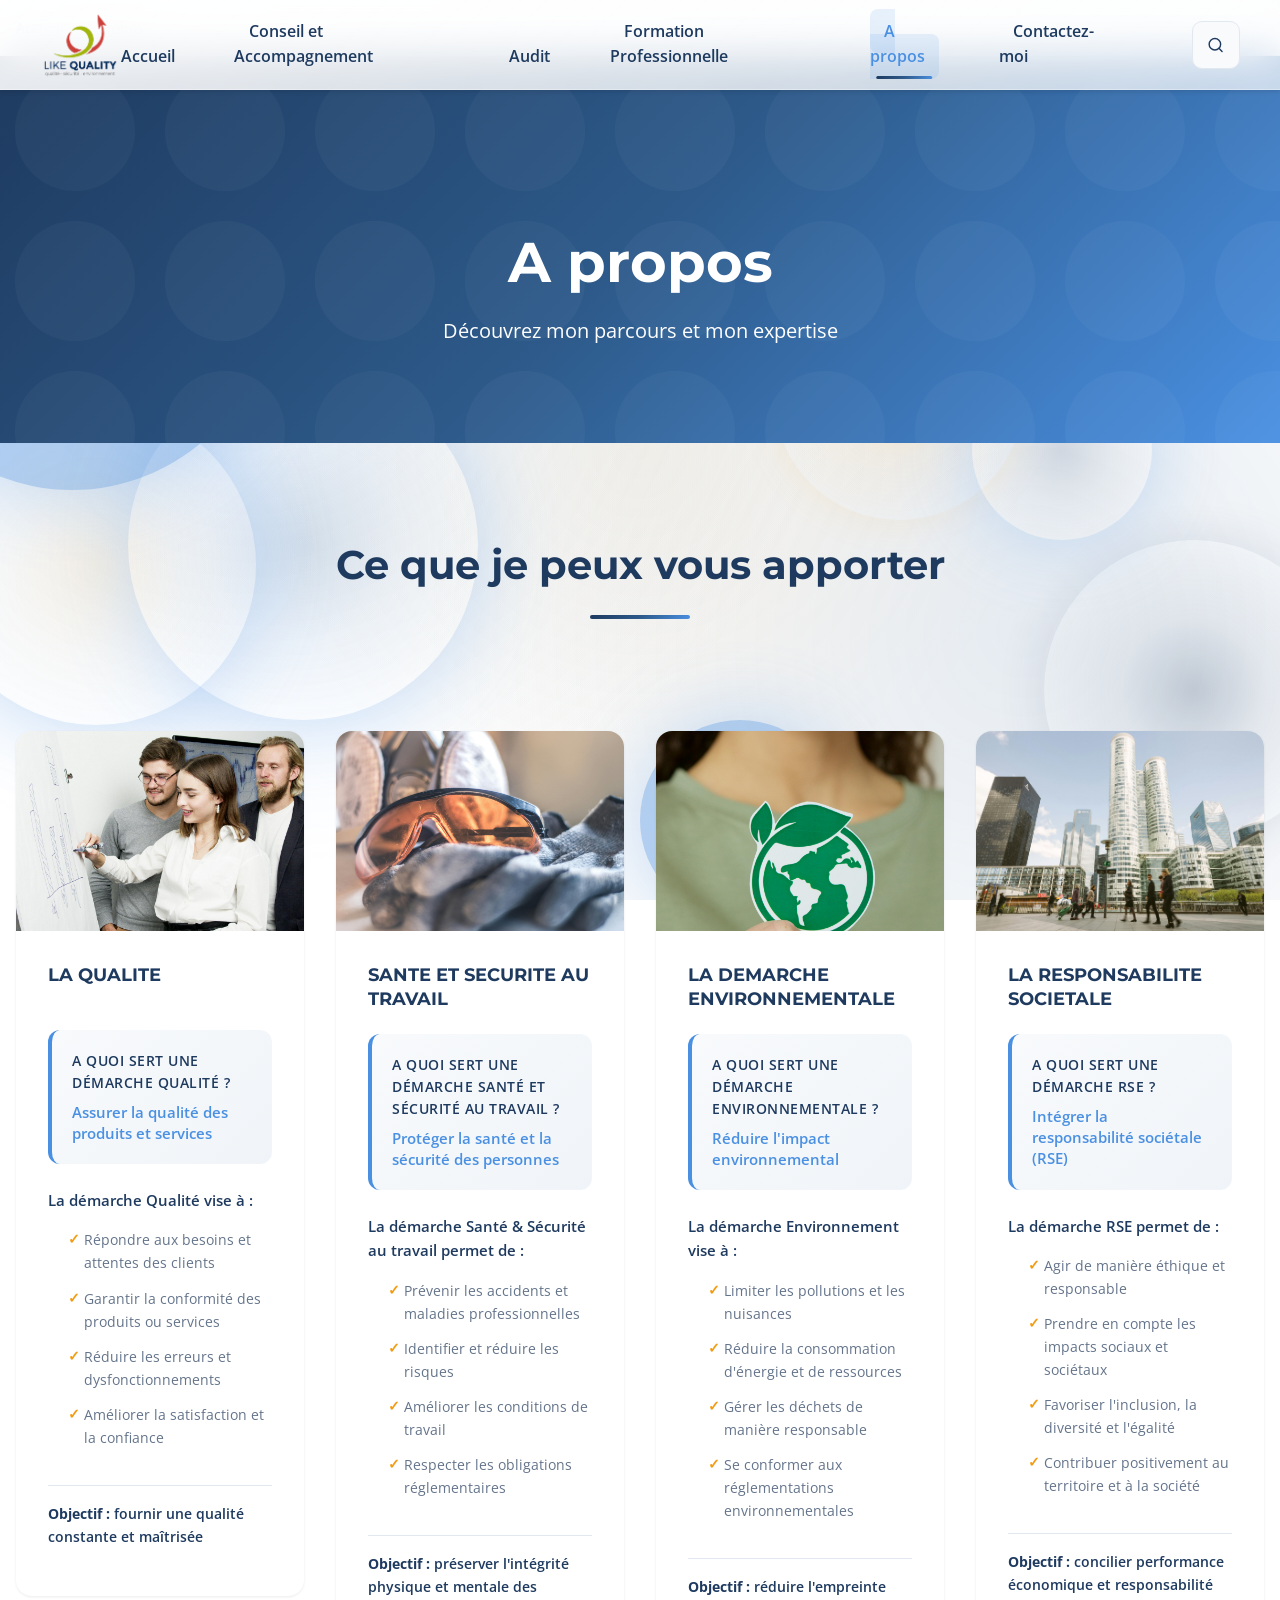
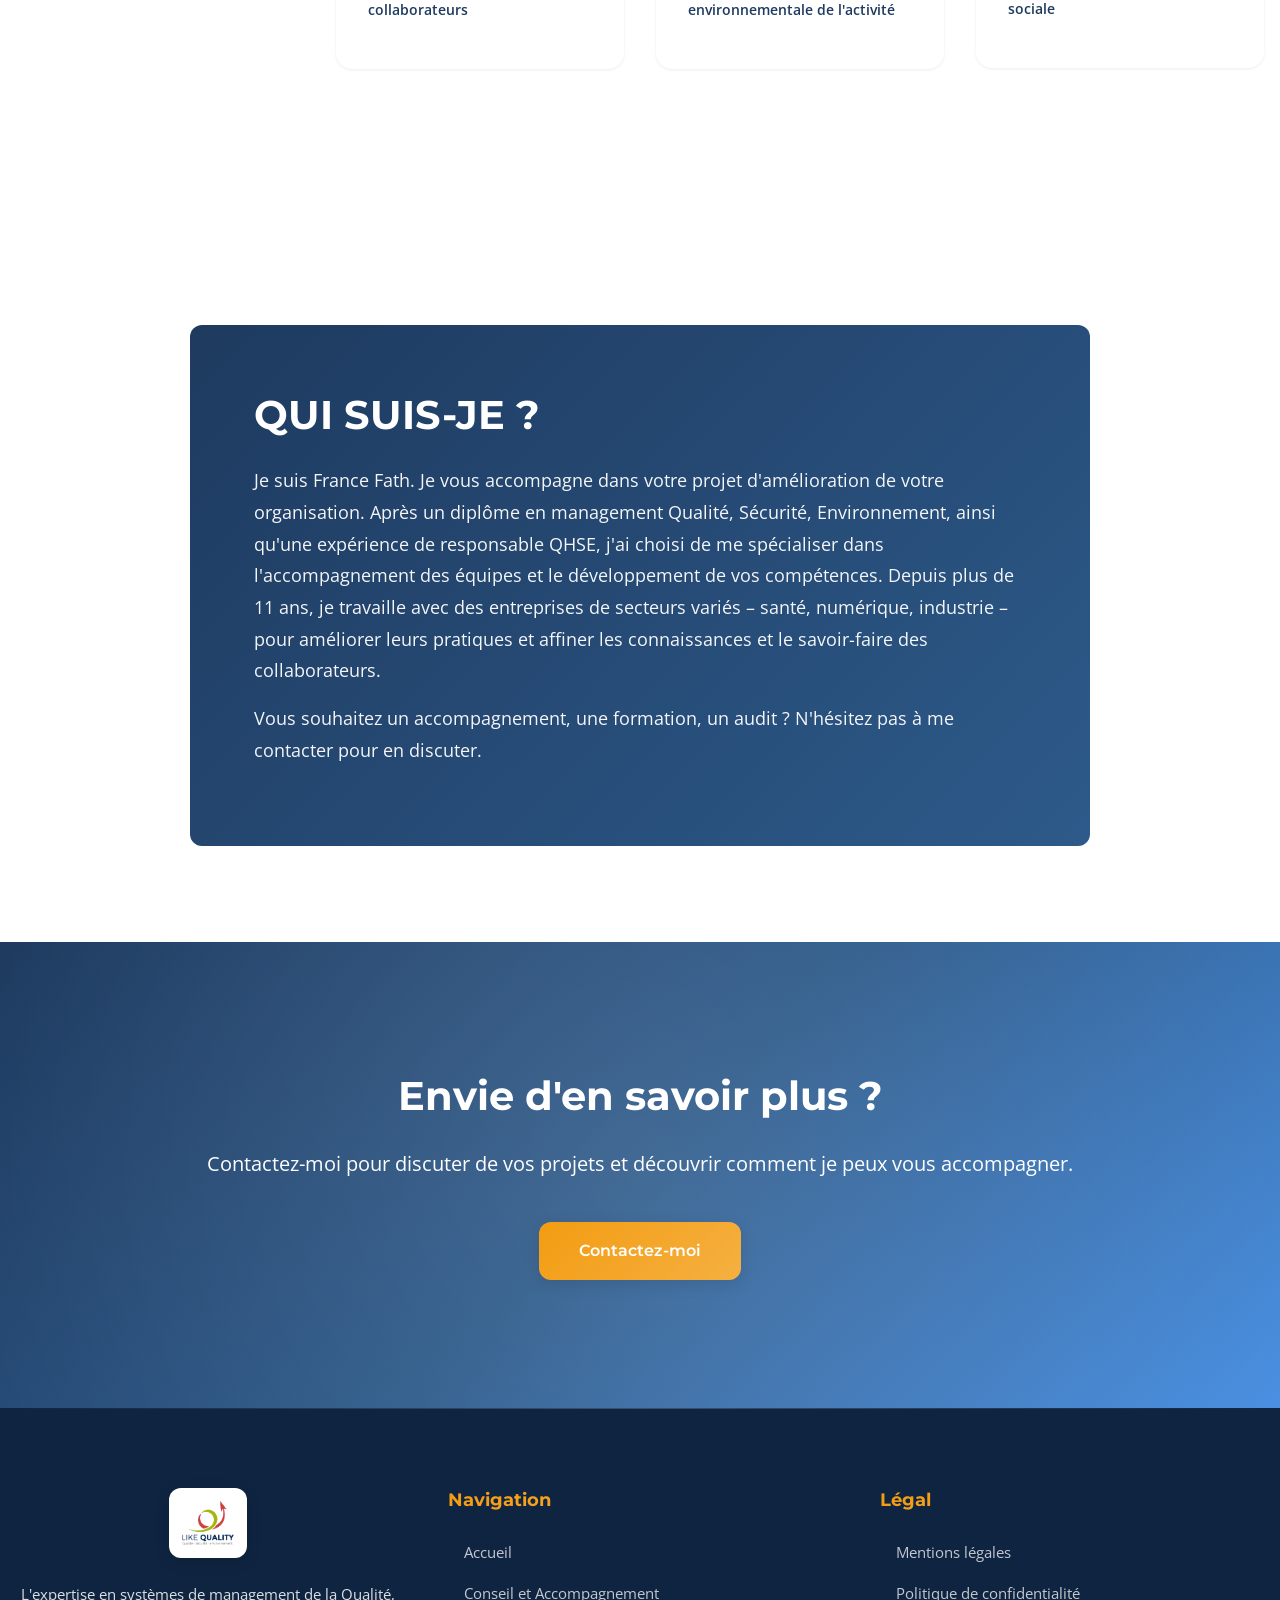
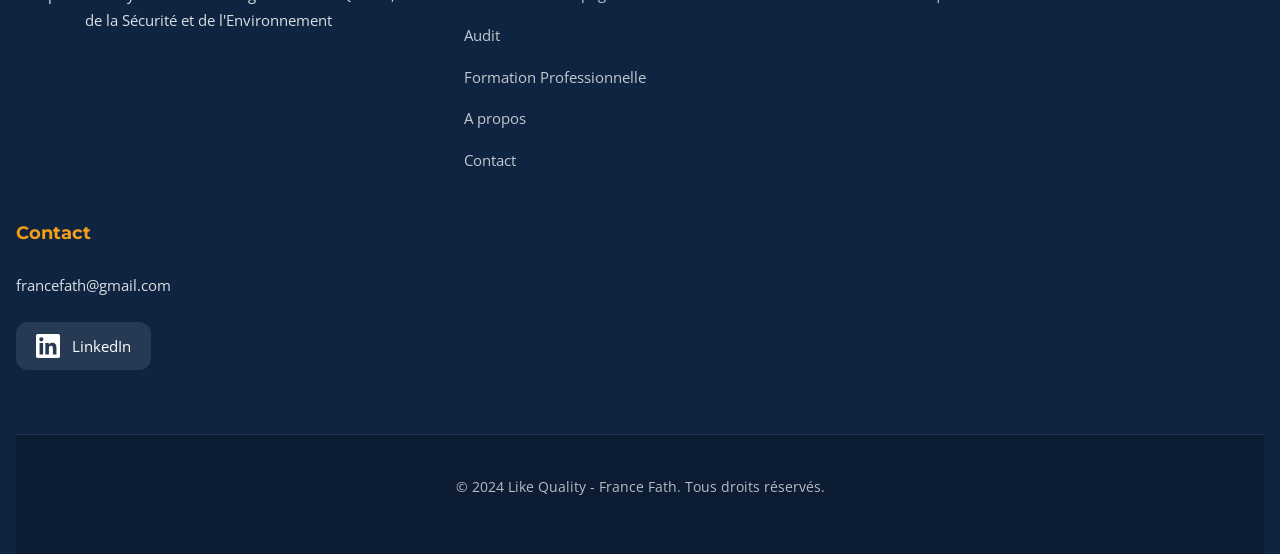
==== commit 1cb230e1: "Modifications finales - Première version de déploiement" ====
--- a/a-propos.html
+++ b/a-propos.html
@@ -249,7 +249,8 @@
             <div class="container">
                 <div class="about-bio fade-in">
                     <h2>QUI SUIS-JE ?</h2>
-                    <p>Je suis France Fath, consultante et formatrice auprès des entreprises. Après un diplôme en management en qualité, sécurité, environnement, j'ai choisi de me spécialiser dans l'accompagnement des équipes et le développement des compétences dans les entreprises. Depuis plus de 10 ans, j'ai travaillé avec des entreprises de secteurs variés – santé, numérique, industrie – pour améliorer leurs pratiques et renforcer les talents de leurs collaborateurs. Mes domaines de prédilection : leadership, management qualité, santé, sécurité, bien-être au travail, gestion environnementale et responsabilité sociétale. Vous souhaitez développer vos équipes ou relever de nouveaux défis ? N'hésitez pas à me contacter pour en discuter.</p>
+                    <p>Je suis France Fath. Je vous accompagne dans votre projet d'amélioration de votre organisation. Après un diplôme en management Qualité, Sécurité, Environnement, ainsi qu'une expérience de responsable QHSE, j'ai choisi de me spécialiser dans l'accompagnement des équipes et le développement de vos compétences. Depuis plus de 11 ans, je travaille avec des entreprises de secteurs variés – santé, numérique, industrie – pour améliorer leurs pratiques et affiner les connaissances et le savoir-faire des collaborateurs.</p> 
+                    <p>Vous souhaitez un accompagnement, une formation, un audit ? N'hésitez pas à me contacter pour en discuter.</p>
                 </div>
             </div>
         </section>
--- a/css/styles.css
+++ b/css/styles.css
@@ -1870,6 +1870,16 @@
     .logo img {
         height: 70px;
     }
+
+    .content-block .content-block {
+        margin: 1.9rem 0 0 0;
+        padding: 1.9rem 1.75rem;
+    }
+
+    .content-block .content-block h4 {
+        font-size: 1.12rem;
+        margin-bottom: 0.9rem;
+    }
 }
 
 @media (max-width: 1200px) {
@@ -1877,6 +1887,16 @@
         padding: 0 2rem;
     }
 
+    .content-block .content-block {
+        margin: 1.85rem 0 0 0;
+        padding: 1.85rem 1.6rem;
+    }
+
+    .content-block .content-block h4 {
+        font-size: 1.11rem;
+        margin-bottom: 0.88rem;
+    }
+
     .nav-menu {
         gap: 1.8rem;
     }
@@ -1915,6 +1935,16 @@
 
     .contact-container {
         grid-template-columns: 1fr;
+    }
+
+    .content-block .content-block {
+        margin: 1.75rem 0 0 0;
+        padding: 1.75rem 1.5rem;
+    }
+
+    .content-block .content-block h4 {
+        font-size: 1.1rem;
+        margin-bottom: 0.85rem;
     }
 
     .about-services {
@@ -2021,6 +2051,16 @@
         border-radius: 16px;
     }
 
+    .content-block .content-block {
+        margin: 1.5rem 0 0 0;
+        padding: 1.5rem 1.25rem;
+    }
+
+    .content-block .content-block h4 {
+        font-size: 1.05rem;
+        margin-bottom: 0.75rem;
+    }
+
     .content-block h3 {
         font-size: 1.25rem;
         gap: 0.75rem;
@@ -2144,6 +2184,16 @@
     .btn {
         padding: 0.875rem 1.5rem;
         font-size: 0.9rem;
+    }
+
+    .content-block .content-block {
+        margin: 1.25rem 0 0 0;
+        padding: 1.25rem 1rem;
+    }
+
+    .content-block .content-block h4 {
+        font-size: 1rem;
+        margin-bottom: 0.6rem;
     }
 
     .section-title {
